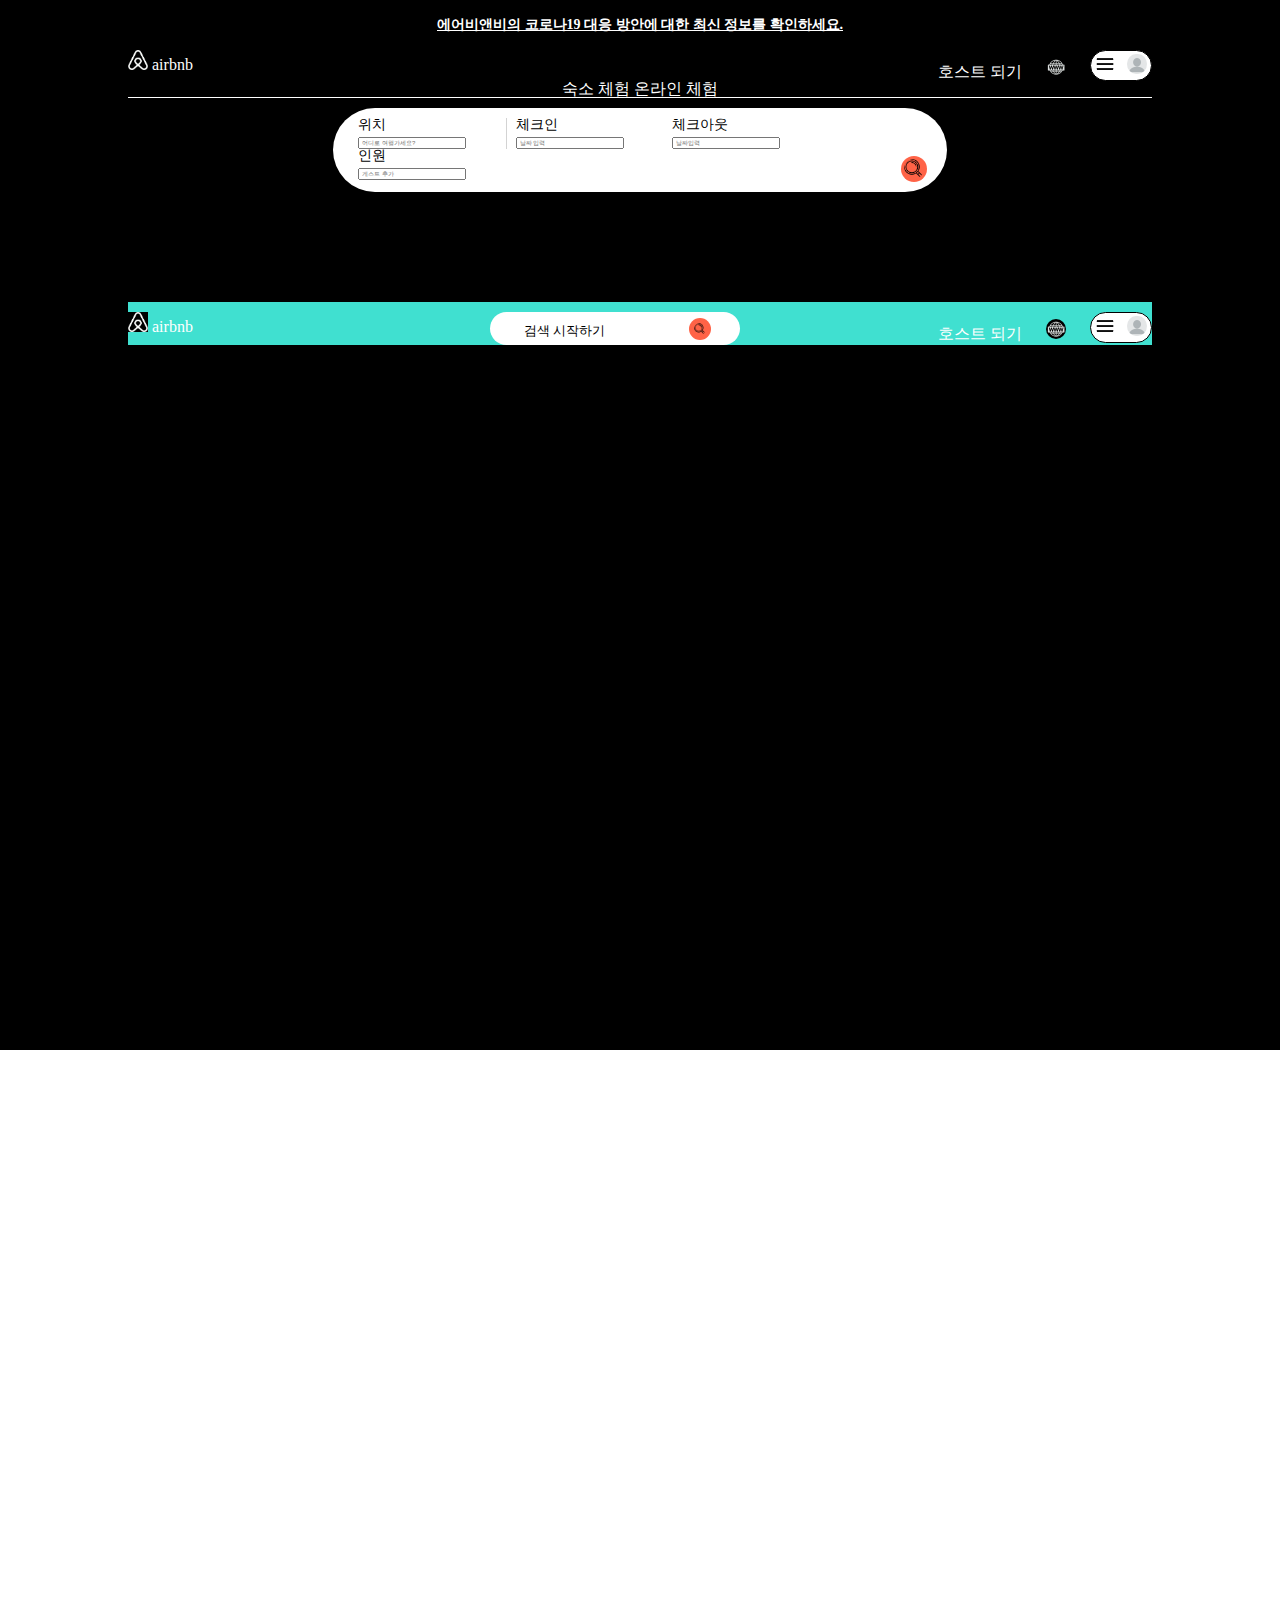
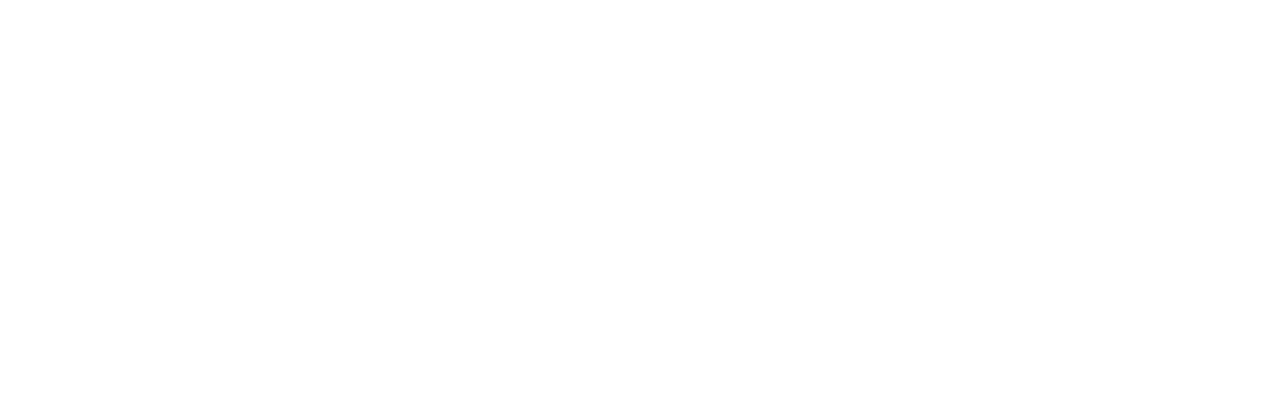
==== layOut.html @ b34dd7c2 "새로운 레이아웃 작업 및 메뉴바 추가" ====
<!DOCTYPE html>
<html lang="ko">
<head>
    <meta charset="UTF-8">
    <meta http-equiv="X-UA-Compatible" content="IE=edge">
    <meta name="viewport" content="width=device-width, initial-scale=1.0">
    <link rel="stylesheet" href="./reset.css">
    <link rel="stylesheet" href="./testStyel.css">
    <title>airbnb clone 을 위한 연습용 페이지</title>
</head>
<body>
    <aside class="cov19">
        <h1 class="aside_title">
            <a href="" class="aside_title_content">에어비앤비의 코로나19 대응 방안에 대한 최신 정보를 확인하세요.</a>
        </h1>
    </aside>

    <section class="main_body"> 
        <!-- 전체 섹션을 묶어주고, 좌우 페딩값을 준 section -->




        <header class="header">
            <nav class="header_content">
                <a href="" class="header_content_logo">
                    <img src="./img/Logo.png" alt="airbnb 메인이미지" class="">
                    airbnb
                </a>
    
                <span class="">
                    <a href="" class="host">호스트 되기</a>
                    <a href=""><img src="./img/Earth.jpg" alt="언어설정" class="header_content_earth"></a>
                    <a href="#" class="menu">
                        <img src="./img/menu.png" alt="" class="tree_line wid">
                        <img src="./img/Profile.png" alt="우측상단메뉴" class="header_content_profile wid">
                    </a>
                </span>
            </nav>
    
            <div class="header_content_input">
                <form action="" class="">
                    <!-- <legend>숙소</legend>
                    <legend>체험</legend>
                    <legend>온라인 체험</legend> -->
                    <div class="">
                        <span class=" ">숙소</span>
                        <span class=" ">체험</span>
                        <span class=" ">온라인 체험</span>
                    </div>
    
                </form>
            </div>

            <!-- input 박스 레이아웃 시작. -->
            <div class="header_content_data">
                <div class="data_border">
                    <span class="data_one data_input">
                        <label for="" class="lab_box">위치</label>
                        <input type="text" placeholder="어디로 여행가세요?">
                    </span>
                    <span class="checked data_input">
                        <label for="" class="lab_box">체크인</label>
                        <input type="text" placeholder="날짜 입력">
                    </span>
                    <span class="checked data_input">
                        <label for="" class="lab_box">체크아웃</label>
                        <input type="text" placeholder="날짜입력">
                    </span>
                    <span class="last_menu data_input">
                        <span>
                            <label for="" class="lab_box">인원</label>
                            <input type="text" placeholder="게스트 추가">
                        </span>
                        
                    </span>
                    <a href="#" class="search">
                        <img src="./img/Search.png" alt="검색" class="search_img">
                    </a>
                </div>
                
            </div>
        
        </header>
    






            <section class="title_box">
                <a href="" class="title_logo">
                    <img src="./img/Logo.png" alt="airbnb 메인이미지" class="title_logo_img">
                    airbnb
                </a>
    
                <button type="button" class="search_box">
                    <span class="search_text">검색 시작하기</span>
                    <img src="./img/Search.png" alt="검색버튼" class="search_box_img">
                </button>
    
                <span class="title_bar">
                    <span class="header_content_second">
                        <a href="" class="host">호스트 되기</a>
                        <a href=""><img src="./img/Earth.jpg" alt="언어설정" class="header_content_earth"></a>
                        
                    </span>
                
                    <a href="#" class="menu">
                        <img src="./img/menu.png" alt="" class="tree_line wid">
                        <img src="./img/Profile.png" alt="우측상단메뉴" class="header_content_profile wid">
                    </a>
                </span>
            </section>
            <!-- 상단 메뉴바 작업라인  -->
    
            


    </section>
    <!-- 바디 다음으로 큰 섹션 -->
</body>
</html>
---- testStyel.css ----
@charset 'utf-8';
body {
    width: 100%;
    height: 2000px;
    /* font-size: 20px; */
}

a {
    text-decoration: none;
    color: white;
}


img {
    width: 30px;
}

/* aside를 제외하고 다 묶는 섹션 */
.main_body {
    width: 80%;
    padding:0 10%;
    height: 1000px;
    background-color: black;
}

.cov19 {
    width: 100%;
    background-color: black;
    font-size: 14px;
    text-align: center;
    color: white;
    line-height: 50px;
}

.cov19 .aside_title .aside_title_content {
    color: white;
    text-decoration: underline;
    font-weight: 900;
}

/* 상단 메뉴바 레이아웃 작업 시작 */

/* 상단 메뉴바를 전체로 묶는 클래스 */
.title_box {
    position: sticky;
    top: 0;
    padding-top: 10px;
    text-align: center;
    /* background-color: #fff; */
    margin-top: 100px;
    /* 삭제요망 */
    background-color:turquoise;
    z-index: ;
}

.title_box img {
    width: 20px;
}


.title_logo {
    float: left;
    /* title_box ( 상단 메뉴를 감싸는 섹션 ) 에 텍스트 센터를 주고,
    (센터를 준 이유는 검색버튼이 가운데 오기 위함.)
    그리고 로고는 왼쪽으로 보내고, 프로필은 우측으로 보내기 위해
    float 속성을 사용했다.  */
}
/* 위쪽은 로고레이아웃  */
 

/* 상단 메뉴바 중간 검색버튼 */
.search_box {
    display: inline-block;
    border-radius: 21px;
    background-color: #fff;
    border: none;
    cursor: pointer;
    height: 33px;
    width: 250px;
    margin-left: 100px;
}

.search_text {
    padding:0 80px 2px 4px;
    height: 30px;
    line-height: 30px;
}

.search_box img {
    width: 12px;
}

.search_box .search_box_img {
    padding:5px;
    border-radius: 21px;
    transform: translateY(5px);
    background-color: tomato;
}
/* 중간 검색 버튼 */

/* 우측 프로필 버튼 */
.title_bar {
    float: right;
}

.host {
    padding-right: 20px;
}

.header_content_earth {
    margin-right: 20px;
    border-radius: 21px;
}

.menu {
    border: 1px solid black;
    display: inline-block;
    border-radius: 21px 21px 21px 21px;
    background-color: #fff;
    
}

.wid {
    padding: 3px 4px;
    border-radius: 21px;
}
/* 우측 프로필 버튼 */





/* 고정된 상단 메뉴 작업 시작 */
.header {
    background-color: black;
    text-align: center;
}

.header img {
    width: 20px;
}

.header_content {
    display: flex;
    justify-content: space-between;

}

.header_content_logo {

}


.header_content_input {
    color: white;
    border-bottom: 1px solid white;
}

/* .center_menu1 {
    border-bottom: 1px solid white;
} */
/* 고정된 상단 메뉴 작업 종류, 밑에 input 박스 작업 시작. */

.data_border {
    margin: 10px auto;
    font-size: 14px;
    width: 56%;
    display: inline-block;
    padding: 10px 20px;
    border-radius: 50px;
    background-color:white;
    text-align:left;
}

.data_border .data_input {
    display:inline-block;
    padding:0 40px 0 5px;

}

.data_one {
    border-right: lightgray 1px solid;
}

.data_input input {
    width: 100px;
    font-size: 6px;
    margin-top: 5px;
}


.lab_box {
    display: block;
    
}

.last_menu {
    padding-right: 0px;
}

























.search_img {
    float: right;
    margin-top: 7px;
    padding: 3px;
    background-color: tomato;
    border-radius: 21px;
}
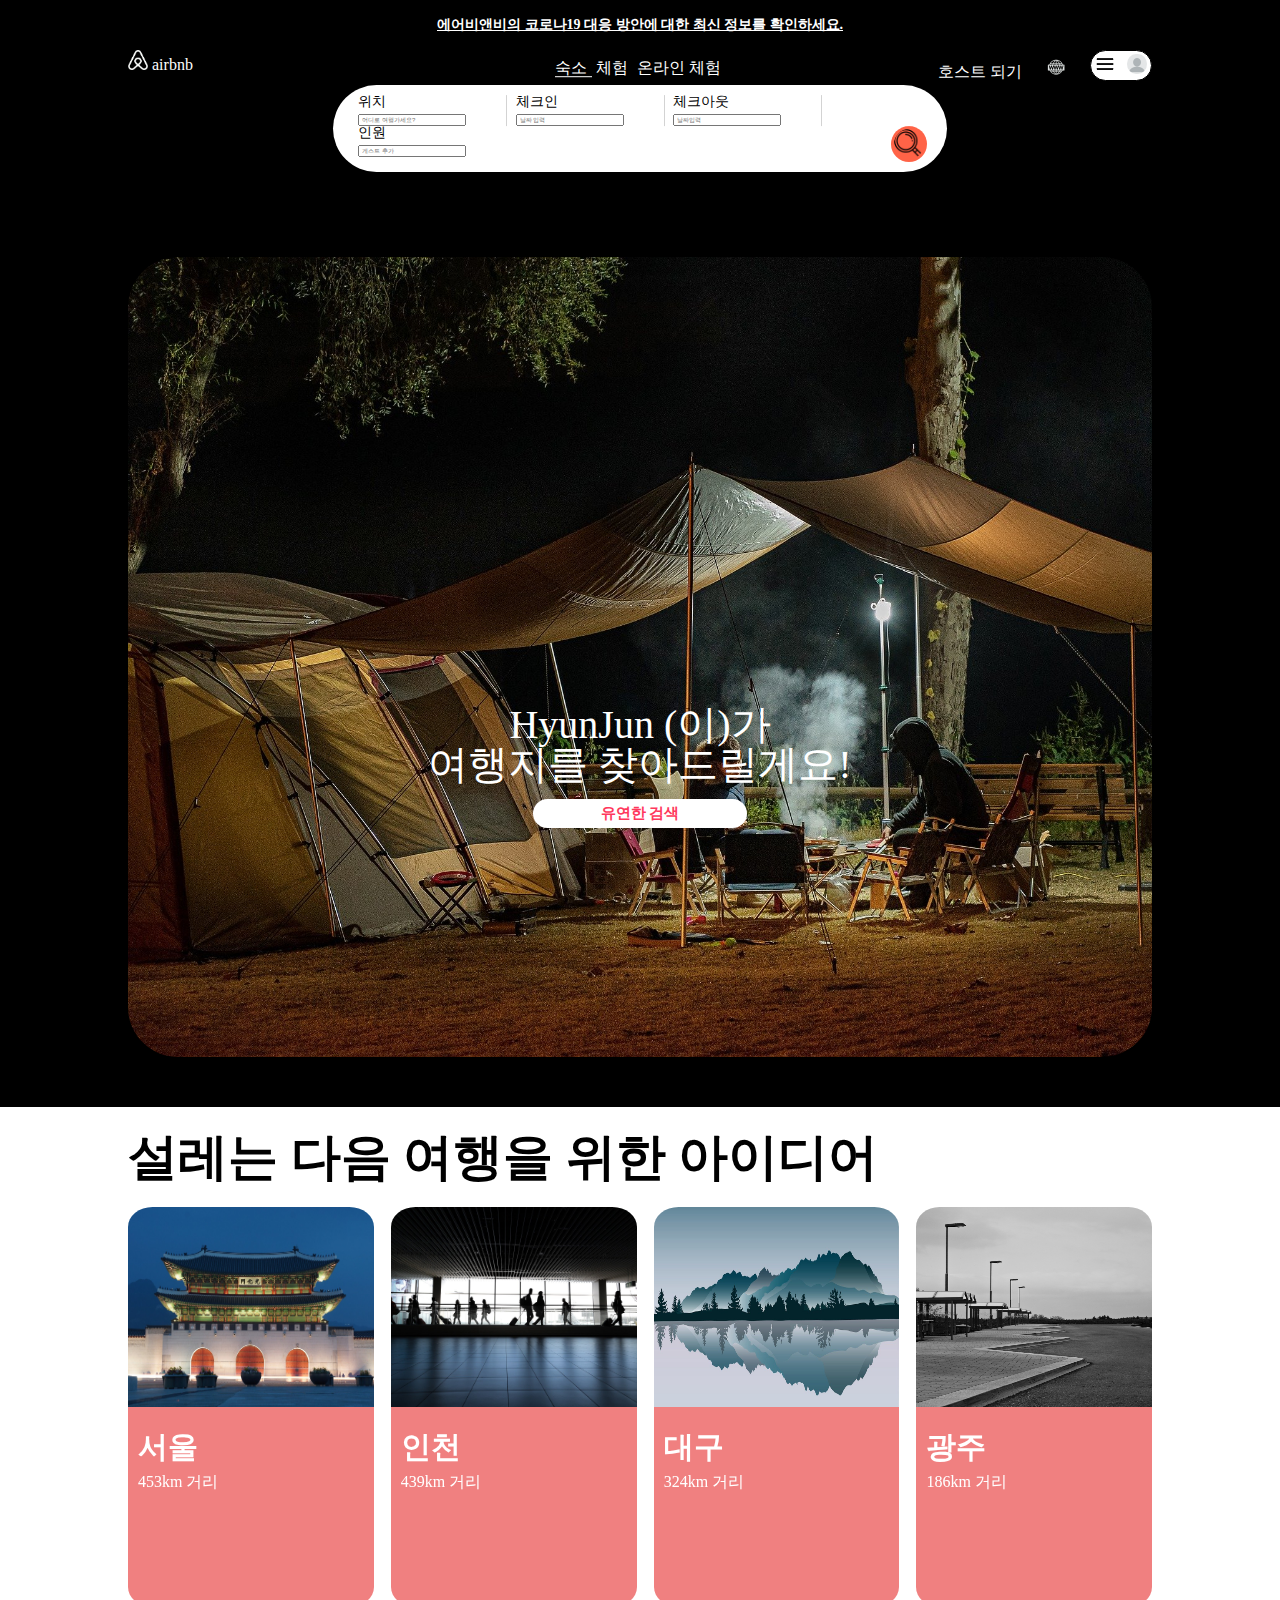
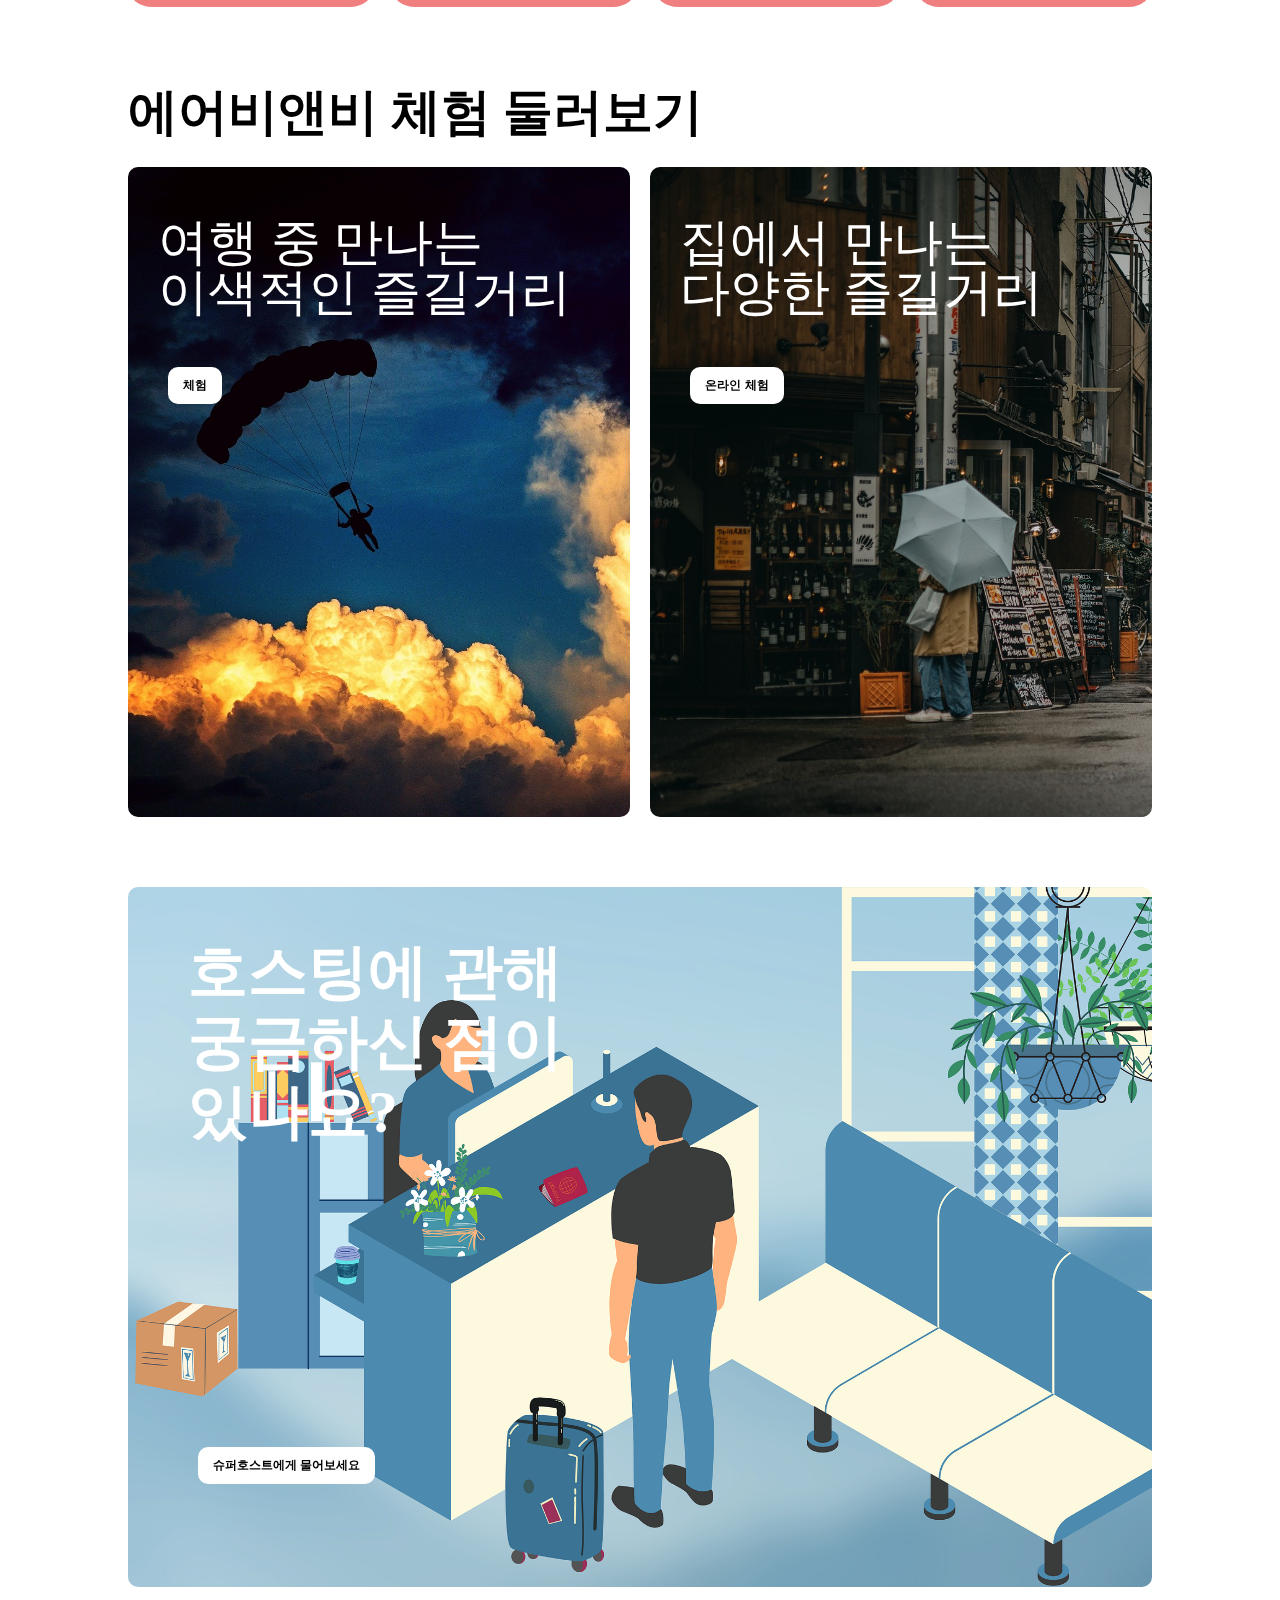
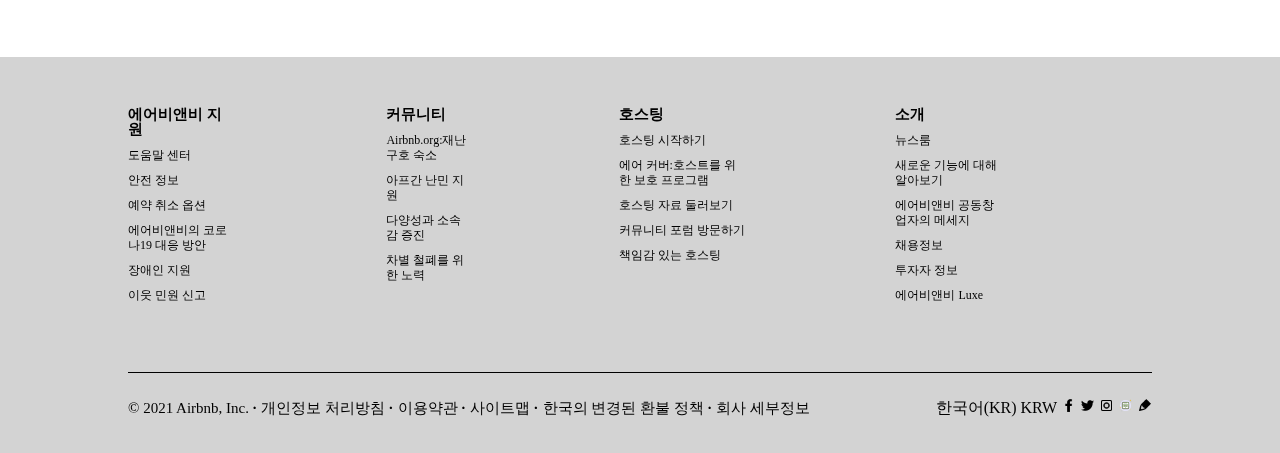
==== commit fa79c652: "레이아웃 다시 맞추기. 90% 완료" ====
--- a/layOut.html
+++ b/layOut.html
@@ -19,8 +19,6 @@
         <!-- 전체 섹션을 묶어주고, 좌우 페딩값을 준 section -->
 
 
-
-
         <header class="header">
             <nav class="header_content">
                 <a href="" class="header_content_logo">
@@ -37,88 +35,231 @@
                     </a>
                 </span>
             </nav>
-    
-            <div class="header_content_input">
-                <form action="" class="">
-                    <!-- <legend>숙소</legend>
-                    <legend>체험</legend>
-                    <legend>온라인 체험</legend> -->
-                    <div class="">
-                        <span class=" ">숙소</span>
-                        <span class=" ">체험</span>
-                        <span class=" ">온라인 체험</span>
-                    </div>
-    
-                </form>
+        </header>
+    
+        <div class="header_content_input">
+            <form action="" class="">
+                <div class="input_content">
+                    <span class="under_line">숙소</span>
+                    <span class=" ">체험</span>
+                    <span class=" ">온라인 체험</span>
+                </div>
+
+            </form>
+        </div>
+
+        <section class="title_box" id="media">
+            <a href="" class="title_logo">
+                <img src="./img/Logo.png" alt="airbnb 메인이미지" class="title_logo_img">
+                airbnb
+            </a>
+
+            <button type="button" class="search_box">
+                <span class="search_text">검색 시작하기</span>
+                <img src="./img/Search.png" alt="검색버튼" class="search_box_img">
+            </button>
+
+            <span class="title_bar">
+                <span class="header_content_second">
+                    <a href="" class="host font_color">호스트 되기</a>
+                    <a href=""><img src="./img/Earth.jpg" alt="언어설정" class="header_content_earth"></a>
+                    
+                </span>
+            
+                <a href="#" class="menu">
+                    <img src="./img/menu.png" alt="" class="tree_line wid">
+                    <img src="./img/Profile.png" alt="우측상단메뉴" class="header_content_profile wid">
+                </a>
+            </span>
+        </section>
+        <!-- 상단 메뉴바 작업라인  -->
+
+
+        <!-- input 박스 레이아웃 시작. -->
+        <div class="header_content_data">
+            <div class="data_border">
+                <span class="data_one data_input">
+                    <label for="" class="lab_box">위치</label>
+                    <input type="text" placeholder="어디로 여행가세요?">
+                </span>
+                <span class="checked data_input">
+                    <label for="" class="lab_box">체크인</label>
+                    <input type="text" placeholder="날짜 입력">
+                </span>
+                <span class="checked data_input">
+                    <label for="" class="lab_box">체크아웃</label>
+                    <input type="text" placeholder="날짜입력">
+                </span>
+                <span class="last_menu data_input">
+                    <span>
+                        <label for="" class="lab_box">인원</label>
+                        <input type="text" placeholder="게스트 추가">
+                    </span>
+                    
+                </span>
+                <a href="#" class="search">
+                    <img src="./img/Search.png" alt="검색" class="search_img">
+                </a>
             </div>
-
-            <!-- input 박스 레이아웃 시작. -->
-            <div class="header_content_data">
-                <div class="data_border">
-                    <span class="data_one data_input">
-                        <label for="" class="lab_box">위치</label>
-                        <input type="text" placeholder="어디로 여행가세요?">
-                    </span>
-                    <span class="checked data_input">
-                        <label for="" class="lab_box">체크인</label>
-                        <input type="text" placeholder="날짜 입력">
-                    </span>
-                    <span class="checked data_input">
-                        <label for="" class="lab_box">체크아웃</label>
-                        <input type="text" placeholder="날짜입력">
-                    </span>
-                    <span class="last_menu data_input">
-                        <span>
-                            <label for="" class="lab_box">인원</label>
-                            <input type="text" placeholder="게스트 추가">
-                        </span>
-                        
-                    </span>
-                    <a href="#" class="search">
-                        <img src="./img/Search.png" alt="검색" class="search_img">
-                    </a>
-                </div>
-                
+        </div>
+
+
+        <!-- 첫번째 콘텐츠 섹션 시작  -->
+        <section class="fir_section">
+            <div class="fir_content">
+                <span class="sentence">
+                    HyunJun (이)가 <br>
+                    여행지를 찾아드릴게요! <br>
+                    <a href="#" class="fir_content_search">유연한 검색</a>
+                </span>
             </div>
-        
-        </header>
-    
-
-
-
-
-
-
-            <section class="title_box">
-                <a href="" class="title_logo">
-                    <img src="./img/Logo.png" alt="airbnb 메인이미지" class="title_logo_img">
-                    airbnb
-                </a>
-    
-                <button type="button" class="search_box">
-                    <span class="search_text">검색 시작하기</span>
-                    <img src="./img/Search.png" alt="검색버튼" class="search_box_img">
-                </button>
-    
-                <span class="title_bar">
-                    <span class="header_content_second">
-                        <a href="" class="host">호스트 되기</a>
-                        <a href=""><img src="./img/Earth.jpg" alt="언어설정" class="header_content_earth"></a>
-                        
-                    </span>
-                
-                    <a href="#" class="menu">
-                        <img src="./img/menu.png" alt="" class="tree_line wid">
-                        <img src="./img/Profile.png" alt="우측상단메뉴" class="header_content_profile wid">
-                    </a>
-                </span>
-            </section>
-            <!-- 상단 메뉴바 작업라인  -->
-    
-            
-
-
+        </section>
     </section>
     <!-- 바디 다음으로 큰 섹션 -->
+
+    <section class="main_sec_body">
+        <!-- 두번째 콘텐츠 섹션 시작 -->
+        <section class="sec_sect">
+            <h2 class="sec_title">설레는 다음 여행을 위한 아이디어</h2>
+            <article class="sec_sect_content">
+                <a href="#" class="sec_link">
+                    <img src="./img/seoul_2.jpg" alt="서울지역링크" class="sec_sect_img">
+                    <div class="sec_sect_text">
+                        <span class="text_layout">서울</span>
+                        <span class="far">453km 거리</span>
+                    </div>
+                </a>
+                <a href="#" class="sec_link">
+                    <img src="./img/inchen_2.jpg" alt="인천지역링크" class="sec_sect_img">
+                    <div class="sec_sect_text">
+                        <span class="text_layout">인천</span>
+                        <span class="far">439km 거리</span>
+                    </div>
+                </a>
+                <a href="#" class="sec_link">
+                    <img src="./img/daegu_2.jpg" alt="대구지역링크" class="sec_sect_img">
+                    <div class="sec_sect_text">
+                        <span class="text_layout">대구</span>
+                        <span class="far">324km 거리</span>
+                    </div>
+                </a>
+                <a href="#" class="sec_link_last">
+                    <img src="./img/kwangju_2.jpg" alt="광주지역링크" class="sec_sect_img">
+                    <div class="sec_sect_text">
+                        <span class="text_layout">광주</span>
+                        <span class="far">186km 거리</span>
+                    </div>
+                </a>
+            </article>
+        </section>
+
+
+    <!-- 두번째 섹션 끝, 세번째 섹션 시작 -->
+
+        <section class="thir_sect">
+            <h2 class="thir_title">에어비앤비 체험 둘러보기</h2>
+            <section class="thir_sect_layout">
+                <span class="thir_fir_span thir_span_same">
+                    <h3 class="thir_title_text">여행 중 만나는 <br> 이색적인 즐길거리</h3>
+                    <button type="button" class="thir_btn">체험</button>
+                </span>
+                <span class="thir_sec_span thir_span_same">
+                    <h3 class="thir_title_text">집에서 만나는 <br> 다양한 즐길거리</h3>
+                    <button type="button" class="thir_btn">온라인 체험</button>
+                </span>
+            </section>
+        </section>
+    
+        <section>
+            <div class="thir_third_div">
+                <h3 class="thir_title_text">호스팅에 관해 <br> 궁금하신 점이 <br> 있나요?</h3>
+                <button type="button" class="thir_btn last_btn">슈퍼호스트에게 물어보세요</button>
+            </div>
+        </section>
+    </section>
+    <!-- main_sec_body 좌우 여백을 위한 큰 섹션 -->
+
+
+        <!-- 세번째 섹션 끝, footer 작업 시작 -->
+        <footer>
+            <nav class="fir_nav">
+                <span class="nav_content">
+                    <h5>에어비앤비 지원</h5>
+                    <ul >
+                        <li><a href="">도움말 센터</a></li>
+                        <li><a href="">안전 정보</a></li>
+                        <li><a href="">예약 취소 옵션</a></li>
+                        <li><a href="">에어비앤비의 코로나19 대응 방안</a></li>
+                        <li><a href="">장애인 지원</a></li>
+                        <li><a href="">이웃 민원 신고</a></li>
+                    </ul>
+                </span>
+    
+                <span class="nav_content">
+                    <h5>커뮤니티</h5>
+                    <ul >
+                        <li><a href="">Airbnb.org:재난 구호 숙소</a></li>
+                        <li><a href="">아프간 난민 지원</a></li>
+                        <li><a href="">다양성과 소속감 증진</a></li>
+                        <li><a href="">차별 철폐를 위한 노력</a></li>
+                    </ul>
+                </span>
+    
+                <span class="nav_content">
+                    <h5 >호스팅</h5>
+                    <ul >
+                        <li><a href="">호스팅 시작하기</a></li>
+                        <li><a href="">에어 커버:호스트를 위한 보호 프로그램</a></li>
+                        <li><a href="">호스팅 자료 둘러보기</a></li>
+                        <li><a href="">커뮤니티 포럼 방문하기</a></li>
+                        <li><a href="">책임감 있는 호스팅</a></li>
+                    </ul>
+                </span>
+    
+                <span class="nav_content">
+                    <h5 >소개</h5>
+                    <ul >
+                        <li><a href="">뉴스룸</a></li>
+                        <li><a href="">새로운 기능에 대해 알아보기</a></li>
+                        <li><a href="">에어비앤비 공동창업자의 메세지</a></li>
+                        <li><a href="">채용정보</a></li>
+                        <li><a href="">투자자 정보</a></li>
+                        <li><a href="">에어비앤비 Luxe</a></li>
+                    </ul>
+                </span>
+            </nav>
+    
+            <!-- 상단 nav 작업 종료, 하단 출처 작업 시작. -->
+
+            <nav class="sec_nav">
+                <section class="sec_nav_layout">
+                    <span class="nav_last_fir">
+                        <span class="footer_text">© 2021 Airbnb, Inc.</span>
+                        <a href="" class="fake">개인정보 처리방침</a>
+                        <a href="" class="fake">이용약관</a>
+                        <a href="" class="fake">사이트맵</a>
+                        <a href="" class="fake">한국의 변경된 환불 정책</a>
+                        <a href="" class="fake">회사 세부정보</a>
+                    </span>
+        
+                    <span class="nav_last_sec">
+                        <a href="" class="korean">한국어(KR)</a>
+                        <a href="">KRW</a>
+                        <a href=""><img src="./img/facebook.png" alt="" class="footer_img"></a>
+                        <a href=""><img src="./img/twitter.png" alt="" class="footer_img"> </a>
+                        <a href=""><img src="./img/instargram_2.png" alt="" class="footer_img"></a>
+                        <a href=""><img src="./img/naver_blog.png" alt="" class="footer_img"></a>
+                        <a href=""><img src="./img/pen.png" alt="" class="footer_img"></a>
+                    </span>
+                </section>
+            </nav>
+        </footer>
+    
+    
+
+
+    
+            
+
 </body>
 </html>--- a/testStyel.css
+++ b/testStyel.css
@@ -1,8 +1,13 @@
 @charset 'utf-8';
+
+@media(min-height:100px){
+    #media{
+        z-index: 11;
+    }
+}
+
 body {
     width: 100%;
-    height: 2000px;
-    /* font-size: 20px; */
 }
 
 a {
@@ -19,7 +24,6 @@
 .main_body {
     width: 80%;
     padding:0 10%;
-    height: 1000px;
     background-color: black;
 }
 
@@ -42,15 +46,16 @@
 
 /* 상단 메뉴바를 전체로 묶는 클래스 */
 .title_box {
+    padding-top: 10px;
+    text-align: center;
+    background-color: #fff;
     position: sticky;
     top: 0;
-    padding-top: 10px;
-    text-align: center;
-    /* background-color: #fff; */
-    margin-top: 100px;
-    /* 삭제요망 */
-    background-color:turquoise;
-    z-index: ;
+    z-index: -1;
+}
+
+#media {
+    z-index: -1;
 }
 
 .title_box img {
@@ -60,6 +65,7 @@
 
 .title_logo {
     float: left;
+    color: black;
     /* title_box ( 상단 메뉴를 감싸는 섹션 ) 에 텍스트 센터를 주고,
     (센터를 준 이유는 검색버튼이 가운데 오기 위함.)
     그리고 로고는 왼쪽으로 보내고, 프로필은 우측으로 보내기 위해
@@ -72,12 +78,12 @@
 .search_box {
     display: inline-block;
     border-radius: 21px;
-    background-color: #fff;
-    border: none;
+    background-color: rgba(255, 255, 255, 0.267);
+    border: 1px solid gray;
     cursor: pointer;
     height: 33px;
     width: 250px;
-    margin-left: 100px;
+    margin:0 0 10px 100px;
 }
 
 .search_text {
@@ -107,6 +113,10 @@
     padding-right: 20px;
 }
 
+.header_content_second a {
+    color: black;
+}
+
 .header_content_earth {
     margin-right: 20px;
     border-radius: 21px;
@@ -153,6 +163,15 @@
 
 .header_content_input {
     color: white;
+    text-align: center;
+    transform: translateY(-130%);
+}
+
+.input_content span {
+    padding-right: 5px;
+}
+
+.under_line {
     border-bottom: 1px solid white;
 }
 
@@ -161,6 +180,12 @@
 } */
 /* 고정된 상단 메뉴 작업 종류, 밑에 input 박스 작업 시작. */
 
+.header_content_data {
+    width: 100%;
+    text-align: center;
+    transform: translateY(-70%);
+}
+
 .data_border {
     margin: 10px auto;
     font-size: 14px;
@@ -175,12 +200,11 @@
 .data_border .data_input {
     display:inline-block;
     padding:0 40px 0 5px;
-
-}
-
-.data_one {
+}
+
+/* .data_one {
     border-right: lightgray 1px solid;
-}
+} */
 
 .data_input input {
     width: 100px;
@@ -188,6 +212,10 @@
     margin-top: 5px;
 }
 
+.data_input {
+    border-right: lightgray 1px solid;
+}
+
 
 .lab_box {
     display: block;
@@ -196,37 +224,287 @@
 
 .last_menu {
     padding-right: 0px;
-}
-
-
-
-
-
-
-
-
-
-
-
-
-
-
-
-
-
-
-
-
-
-
-
+    border:none;
+}
 
 
 .search_img {
     float: right;
-    margin-top: 7px;
+    margin-top: 0px;
     padding: 3px;
     background-color: tomato;
     border-radius: 21px;
 }
 
+/* 첫번째 콘텐츠 섹션 시작 */
+
+.fir_section {
+    background-color: black;
+    text-align: center;
+    width: 100%;
+    height: 800px;
+    padding: 0 0 50px 0;
+}
+
+.fir_content{
+    background-image: url(./img/Tent_2.jpg);   
+    background-size: cover;
+    width: 100%;
+    height: 800px;
+    border-radius: 50px;
+}
+
+.fir_content .sentence{
+    transform: translateY(350%);
+    text-align: center;
+    color: white;
+    font-size: 40px;
+    display: block;
+}
+
+.fir_content_search{
+    display: inline-block;
+    width: 200px;
+    background-color: white;
+    border-radius: 50px;
+    text-decoration: none;
+    color: #FF385C ;
+    font-weight: bold;
+    font-size: 15px;
+    padding: 7px;
+    margin: 5px;
+}
+
+/* 두번째 콘텐츠 섹션 시작 */
+
+.main_sec_body {
+    width: 80%;
+    padding:0 10%;
+    /* text 와 img 사이에 간격이 있는데 body 에 line-height가 있었음.
+    그래서 해당 섹션의 제일 상위 부모에게 따로 속성을 먹임. */
+}
+
+
+.sec_sect {
+    width: 100%;
+    padding: 50px 0 ;
+    line-height: 0;
+
+}
+
+.sec_sect .sec_title {
+    font-size: 50px;
+    padding:0px 0 50px 0;
+    text-align: left;
+    font-weight: bold;
+}
+
+.sec_sect .sec_sect_content {
+    width: 100%;
+    text-align: left;
+    display: flex;
+    justify-content: space-between;
+}
+
+.sec_sect .sec_sect_content .sec_link {
+    display: inline-block;
+    width: 24%;
+    height: 400px;
+    text-decoration: none;
+}
+
+/* 마지막 콘텐츠의 margin-right 때문에 오른쪽 끝선에 맞출 수 없어서 
+따로 속성을 줌. */
+.sec_sect .sec_sect_content .sec_link_last {
+    display: inline-block;
+    width: 23%;
+    height: 400px;
+    text-decoration: none;
+}
+
+.sec_sect_content .sec_sect_img {
+    width: 100%;
+    height: 200px;
+    display: inline-block;
+    border-radius: 10% 10% 0 0;
+}
+
+
+.sec_sect_text {
+    width: 100%;
+    height: 200px;
+    border-radius: 0 0 10% 10%;
+    background-color:lightcoral;
+}
+
+
+.text_layout {
+    display: inline-block;
+    font-size: 30px;
+    margin:40px 0 0 10px;
+    font-weight: bold;
+}
+
+.far {
+    display: block;
+    font-size: 16px;
+    margin: 30px 0 0 10px;
+}
+
+/* 두번째 섹션 작엽 완료, 세번째 섹션 시작. */
+.thir_sect {
+    width: 100%;
+}
+
+.thir_title {
+    font-size: 50px;
+    padding:30px 0 30px 0%;
+    text-align: left;
+    font-weight: bold;
+}
+
+.thir_sect_layout {
+    display: flex;
+    justify-content: space-between;
+
+}
+
+.thir_fir_span {
+    background-image: url(./img/experier.jpg);
+}
+
+.thir_span_same {
+    display: inline-block;
+    width: 49%;
+    height: 650px;
+    border-radius: 10px;
+    background-size: cover;
+}
+
+.thir_sec_span {
+    background-image: url(./img/rest.jpg);
+}
+
+.thir_third_div {
+    width: 100%;
+    height: 700px;
+    margin: 70px auto;
+    background-image: url(./img/host.png);
+    background-size: cover;
+    border-radius: 10px;
+}
+
+.thir_title_text {
+    font-size: 50px;
+    color: white;
+    padding: 50px 0 50px 30px;
+}
+
+section .thir_third_div .thir_title_text {
+    padding-left: 60px;
+    font-size: 60px;
+    font-weight: bold;
+    line-height: 70px;
+}
+
+.thir_btn {
+    margin-left: 40px;
+    border-radius: 10px;
+    border: none;
+    padding:10px 15px;
+    background-color:white;
+    font-size: 12px;
+    font-weight: 900;
+    cursor: pointer;
+}
+
+.thir_btn:hover {
+    background-color: lightgray;
+}
+
+.last_btn {
+    margin:250px 0 0 70px;
+    cursor: pointer;
+}
+
+/* 세번째 섹션 작업 끝, 마지막 footer 작업 시작. */
+
+footer {
+    background-color:lightgray;
+    /* width: 100%; */
+}
+
+.fir_nav {
+    width: 80%;
+    padding:50px 10% ;
+    color: black;
+    font-size:15px;
+    display: flex;
+    justify-content: space-around;
+
+}
+
+.nav_content {
+    display: inline-block;
+    vertical-align: top;
+    margin-right: 150px;
+}
+
+.nav_content h5 {
+    font-weight: bold;
+    padding-bottom: 10px;
+}
+
+.nav_content ul li {
+    padding-bottom: 10px;
+}
+
+.nav_content ul li a {
+    color: black;
+    font-size: 12px;
+}
+
+/* 상단 nav 작업 종료, 하단 출처 작업 시작 */
+
+.sec_nav {
+    width: 80%;
+    padding: 10px 10%;
+}
+
+.sec_nav_layout {
+    width: 100%;
+    border-top: 1px solid black;
+    display: flex; 
+    justify-content: space-between;
+
+}
+
+.sec_nav .nav_last_fir {
+    font-size: 15px;
+    height: 70px;
+    line-height: 70px;
+}
+
+.fake::before {
+    content: '.';
+    font-size:15px;
+    font-weight: bold;
+    position:relative;
+    top:-4px;
+    margin-right:5px;
+}
+
+.nav_last_sec {
+    height: 70px;
+    line-height: 70px;
+}
+
+.sec_nav a {
+    color: black;
+    font-weight: 200;
+}
+
+.nav_last_sec a img {
+    width: 15px;
+}
+
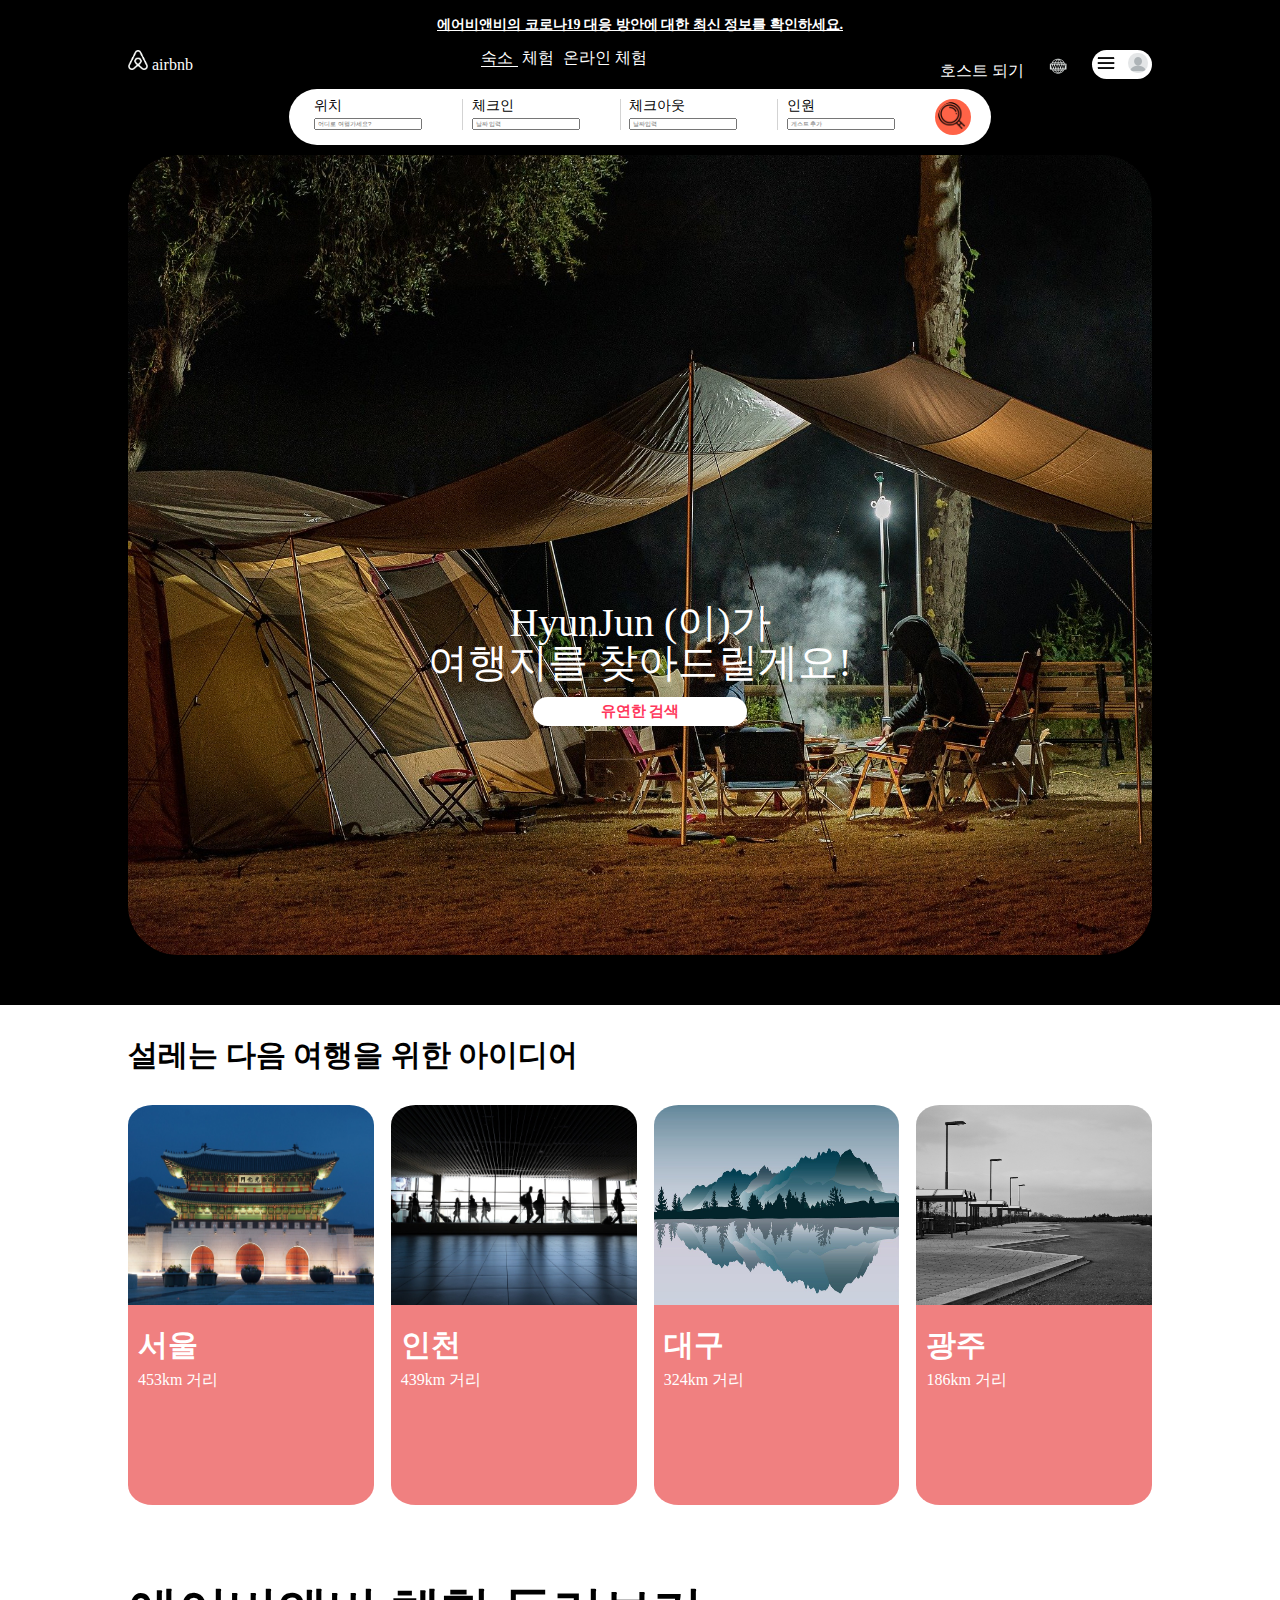
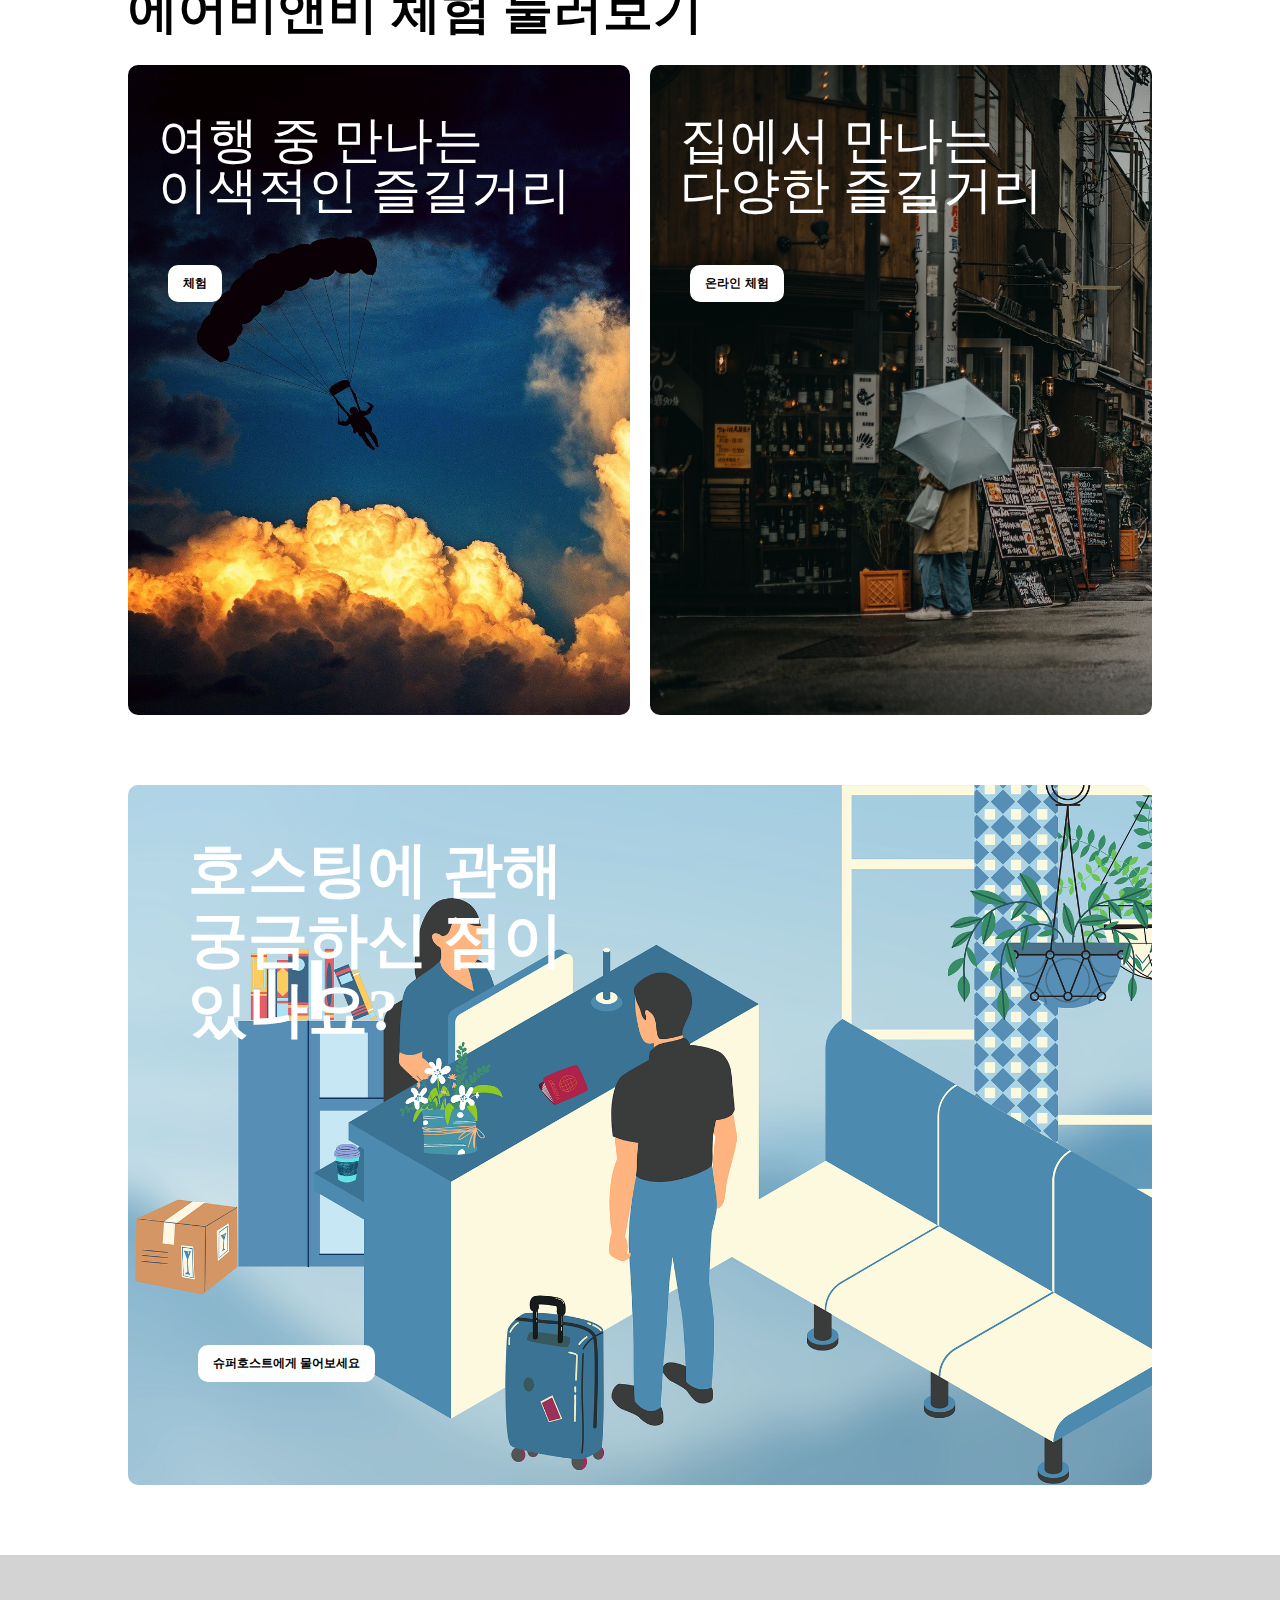
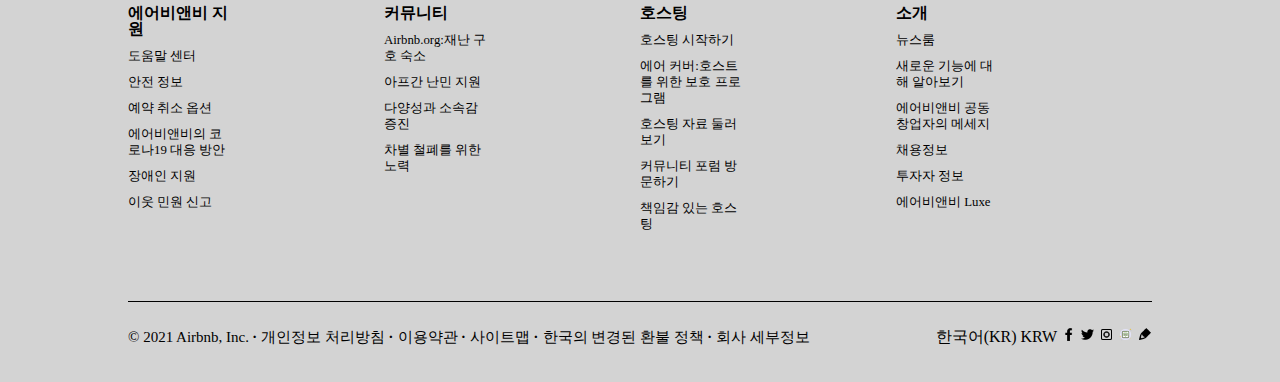
==== commit 525ca9e9: "media query 작업 시작" ====
--- a/layOut.html
+++ b/layOut.html
@@ -1,13 +1,16 @@
 <!DOCTYPE html>
 <html lang="ko">
+
 <head>
     <meta charset="UTF-8">
     <meta http-equiv="X-UA-Compatible" content="IE=edge">
-    <meta name="viewport" content="width=device-width, initial-scale=1.0">
+    <!-- <meta name="viewport" content="width=device-width, initial-scale=1.0"> -->
+    <meta name="viewport" content="width=device-width, maximum-scale=1.0, minimum-scale=1, user-scalable=yes,initial-scale=1.0" />
     <link rel="stylesheet" href="./reset.css">
     <link rel="stylesheet" href="./testStyel.css">
     <title>airbnb clone 을 위한 연습용 페이지</title>
 </head>
+
 <body>
     <aside class="cov19">
         <h1 class="aside_title">
@@ -15,40 +18,45 @@
         </h1>
     </aside>
 
-    <section class="main_body"> 
-        <!-- 전체 섹션을 묶어주고, 좌우 페딩값을 준 section -->
-
-
-        <header class="header">
-            <nav class="header_content">
-                <a href="" class="header_content_logo">
-                    <img src="./img/Logo.png" alt="airbnb 메인이미지" class="">
-                    airbnb
-                </a>
+    <!-- <section class="main_body">  -->
+    <!-- 전체 섹션을 묶어주고, 좌우 페딩값을 준 section -->
+
+
+    <header class="header">
+        <nav class="header_content">
+            <a href="" class="header_content_logo">
+                <img src="./img/Logo.png" alt="airbnb 메인이미지">
+                airbnb
+            </a>
+
+            <span class="header_content_input">
+                <form action="" class="">
+                    <div class="input_content">
+                        <span class="under_line">숙소</span>
+                        <span class=" ">체험</span>
+                        <span class=" ">온라인 체험</span>
+                    </div>
     
-                <span class="">
-                    <a href="" class="host">호스트 되기</a>
-                    <a href=""><img src="./img/Earth.jpg" alt="언어설정" class="header_content_earth"></a>
-                    <a href="#" class="menu">
-                        <img src="./img/menu.png" alt="" class="tree_line wid">
-                        <img src="./img/Profile.png" alt="우측상단메뉴" class="header_content_profile wid">
-                    </a>
-                </span>
-            </nav>
-        </header>
+                </form>
+            </span>
     
-        <div class="header_content_input">
-            <form action="" class="">
-                <div class="input_content">
-                    <span class="under_line">숙소</span>
-                    <span class=" ">체험</span>
-                    <span class=" ">온라인 체험</span>
-                </div>
-
-            </form>
-        </div>
-
-        <section class="title_box" id="media">
+
+            <span class="header_content_pro">
+                <a href="" class="host">호스트 되기</a>
+                <a href=""><img src="./img/Earth.jpg" alt="언어설정" class="header_content_earth"></a>
+                <a href="#" class="menu">
+                    <img src="./img/menu.png" alt="" class="tree_line wid">
+                    <img src="./img/Profile.png" alt="우측상단메뉴" class="header_content_profile wid">
+                </a>
+            </span>
+        </nav>
+
+    </header>
+
+
+
+    <!-- 자바스크립트 1. -->
+    <!-- <section class="title_box" >
             <a href="" class="title_logo">
                 <img src="./img/Logo.png" alt="airbnb 메인이미지" class="title_logo_img">
                 airbnb
@@ -60,7 +68,7 @@
             </button>
 
             <span class="title_bar">
-                <span class="header_content_second">
+                <span class="content_second">
                     <a href="" class="host font_color">호스트 되기</a>
                     <a href=""><img src="./img/Earth.jpg" alt="언어설정" class="header_content_earth"></a>
                     
@@ -71,56 +79,63 @@
                     <img src="./img/Profile.png" alt="우측상단메뉴" class="header_content_profile wid">
                 </a>
             </span>
-        </section>
-        <!-- 상단 메뉴바 작업라인  -->
-
-
-        <!-- input 박스 레이아웃 시작. -->
-        <div class="header_content_data">
-            <div class="data_border">
-                <span class="data_one data_input">
-                    <label for="" class="lab_box">위치</label>
-                    <input type="text" placeholder="어디로 여행가세요?">
-                </span>
-                <span class="checked data_input">
-                    <label for="" class="lab_box">체크인</label>
-                    <input type="text" placeholder="날짜 입력">
-                </span>
-                <span class="checked data_input">
-                    <label for="" class="lab_box">체크아웃</label>
-                    <input type="text" placeholder="날짜입력">
-                </span>
-                <span class="last_menu data_input">
-                    <span>
-                        <label for="" class="lab_box">인원</label>
-                        <input type="text" placeholder="게스트 추가">
-                    </span>
-                    
-                </span>
-                <a href="#" class="search">
-                    <img src="./img/Search.png" alt="검색" class="search_img">
-                </a>
-            </div>
+        </section> -->
+    <!-- 상단 메뉴바 작업라인  -->
+
+
+    <!-- input 박스 레이아웃 시작. -->
+    <div class="header_content_data">
+        <div class="data_border">
+            <span class="data_one data_input">
+                <label for="" class="lab_box">위치</label>
+                <input type="text" placeholder="어디로 여행가세요?">
+            </span>
+            <span class="checked data_input">
+                <label for="" class="lab_box">체크인</label>
+                <input type="text" placeholder="날짜 입력">
+            </span>
+            <span class="checked data_input">
+                <label for="" class="lab_box">체크아웃</label>
+                <input type="text" placeholder="날짜입력">
+            </span>
+            <span class="last_menu data_input">
+                <span>
+                    <label for="" class="lab_box">인원</label>
+                    <input type="text" placeholder="게스트 추가">
+                </span>
+
+            </span>
+            <a href="#" class="search">
+                <img src="./img/Search.png" alt="검색" class="search_img">
+            </a>
         </div>
-
-
-        <!-- 첫번째 콘텐츠 섹션 시작  -->
-        <section class="fir_section">
-            <div class="fir_content">
-                <span class="sentence">
-                    HyunJun (이)가 <br>
-                    여행지를 찾아드릴게요! <br>
-                    <a href="#" class="fir_content_search">유연한 검색</a>
-                </span>
-            </div>
-        </section>
+    </div>
+
+
+
+    <!-- 첫번째 콘텐츠 섹션 시작  -->
+    <section class="fir_section ">
+        <div class="fir_content">
+            <span class="sentence">
+                HyunJun (이)가 <br>
+                여행지를 찾아드릴게요! <br>
+                <a href="#" class="fir_content_search">유연한 검색</a>
+            </span>
+        </div>
+
+        <span class="media_sec">
+            HyunJun (이)가 <br>
+            여행지를 찾아드릴게요! <br>
+            <a href="#" class="fir_content_search">유연한 검색</a>
+        </span>
     </section>
+    <!-- </section> -->
     <!-- 바디 다음으로 큰 섹션 -->
 
     <section class="main_sec_body">
         <!-- 두번째 콘텐츠 섹션 시작 -->
         <section class="sec_sect">
-            <h2 class="sec_title">설레는 다음 여행을 위한 아이디어</h2>
+            <p class="sec_title">설레는 다음 여행을 위한 아이디어</p>
             <article class="sec_sect_content">
                 <a href="#" class="sec_link">
                     <img src="./img/seoul_2.jpg" alt="서울지역링크" class="sec_sect_img">
@@ -154,7 +169,7 @@
         </section>
 
 
-    <!-- 두번째 섹션 끝, 세번째 섹션 시작 -->
+        <!-- 두번째 섹션 끝, 세번째 섹션 시작 -->
 
         <section class="thir_sect">
             <h2 class="thir_title">에어비앤비 체험 둘러보기</h2>
@@ -169,7 +184,7 @@
                 </span>
             </section>
         </section>
-    
+
         <section>
             <div class="thir_third_div">
                 <h3 class="thir_title_text">호스팅에 관해 <br> 궁금하신 점이 <br> 있나요?</h3>
@@ -177,89 +192,101 @@
             </div>
         </section>
     </section>
+
+
+
+    <div class="media_fir">
+        <h3 class="thir_title_text">호스팅에 관해 <br> 궁금하신 점이 <br> 있나요?</h3>
+        <button type="button" class="thir_btn last_btn">슈퍼호스트에게 물어보세요</button>
+    </div>
     <!-- main_sec_body 좌우 여백을 위한 큰 섹션 -->
 
 
-        <!-- 세번째 섹션 끝, footer 작업 시작 -->
-        <footer>
-            <nav class="fir_nav">
-                <span class="nav_content">
-                    <h5>에어비앤비 지원</h5>
-                    <ul >
-                        <li><a href="">도움말 센터</a></li>
-                        <li><a href="">안전 정보</a></li>
-                        <li><a href="">예약 취소 옵션</a></li>
-                        <li><a href="">에어비앤비의 코로나19 대응 방안</a></li>
-                        <li><a href="">장애인 지원</a></li>
-                        <li><a href="">이웃 민원 신고</a></li>
-                    </ul>
-                </span>
-    
-                <span class="nav_content">
-                    <h5>커뮤니티</h5>
-                    <ul >
-                        <li><a href="">Airbnb.org:재난 구호 숙소</a></li>
-                        <li><a href="">아프간 난민 지원</a></li>
-                        <li><a href="">다양성과 소속감 증진</a></li>
-                        <li><a href="">차별 철폐를 위한 노력</a></li>
-                    </ul>
-                </span>
-    
-                <span class="nav_content">
-                    <h5 >호스팅</h5>
-                    <ul >
-                        <li><a href="">호스팅 시작하기</a></li>
-                        <li><a href="">에어 커버:호스트를 위한 보호 프로그램</a></li>
-                        <li><a href="">호스팅 자료 둘러보기</a></li>
-                        <li><a href="">커뮤니티 포럼 방문하기</a></li>
-                        <li><a href="">책임감 있는 호스팅</a></li>
-                    </ul>
-                </span>
-    
-                <span class="nav_content">
-                    <h5 >소개</h5>
-                    <ul >
-                        <li><a href="">뉴스룸</a></li>
-                        <li><a href="">새로운 기능에 대해 알아보기</a></li>
-                        <li><a href="">에어비앤비 공동창업자의 메세지</a></li>
-                        <li><a href="">채용정보</a></li>
-                        <li><a href="">투자자 정보</a></li>
-                        <li><a href="">에어비앤비 Luxe</a></li>
-                    </ul>
-                </span>
-            </nav>
-    
-            <!-- 상단 nav 작업 종료, 하단 출처 작업 시작. -->
-
-            <nav class="sec_nav">
-                <section class="sec_nav_layout">
-                    <span class="nav_last_fir">
-                        <span class="footer_text">© 2021 Airbnb, Inc.</span>
-                        <a href="" class="fake">개인정보 처리방침</a>
-                        <a href="" class="fake">이용약관</a>
-                        <a href="" class="fake">사이트맵</a>
-                        <a href="" class="fake">한국의 변경된 환불 정책</a>
-                        <a href="" class="fake">회사 세부정보</a>
-                    </span>
-        
-                    <span class="nav_last_sec">
-                        <a href="" class="korean">한국어(KR)</a>
-                        <a href="">KRW</a>
-                        <a href=""><img src="./img/facebook.png" alt="" class="footer_img"></a>
-                        <a href=""><img src="./img/twitter.png" alt="" class="footer_img"> </a>
-                        <a href=""><img src="./img/instargram_2.png" alt="" class="footer_img"></a>
-                        <a href=""><img src="./img/naver_blog.png" alt="" class="footer_img"></a>
-                        <a href=""><img src="./img/pen.png" alt="" class="footer_img"></a>
-                    </span>
-                </section>
-            </nav>
-        </footer>
-    
-    
-
-
-    
-            
+    <!-- 세번째 섹션 끝, footer 작업 시작 -->
+    <footer>
+        <nav class="fir_nav">
+            <span class="nav_content">
+                <p>에어비앤비 지원</p>
+                <ul>
+                    <li class="media_li"><a href="">도움말 센터</a></li>
+                    <li><a href="">안전 정보</a></li>
+                    <li><a href="">예약 취소 옵션</a></li>
+                    <li><a href="">에어비앤비의 코로나19 대응 방안</a></li>
+                    <li><a href="">장애인 지원</a></li>
+                    <li><a href="">이웃 민원 신고</a></li>
+                </ul>
+            </span>
+
+            <span class="nav_content">
+                <p>커뮤니티</p>
+                <ul>
+                    <li><a href="">Airbnb.org:재난 구호 숙소</a></li>
+                    <li><a href="">아프간 난민 지원</a></li>
+                    <li><a href="">다양성과 소속감 증진</a></li>
+                    <li><a href="">차별 철폐를 위한 노력</a></li>
+                </ul>
+            </span>
+
+            <span class="nav_content">
+                <p>호스팅</p>
+                <ul>
+                    <li><a href="">호스팅 시작하기</a></li>
+                    <li><a href="">에어 커버:호스트를 위한 보호 프로그램</a></li>
+                    <li><a href="">호스팅 자료 둘러보기</a></li>
+                    <li><a href="">커뮤니티 포럼 방문하기</a></li>
+                    <li><a href="">책임감 있는 호스팅</a></li>
+                </ul>
+            </span>
+
+            <span class="nav_content">
+                <p>소개</p>
+                <ul>
+                    <li><a href="">뉴스룸</a></li>
+                    <li><a href="">새로운 기능에 대해 알아보기</a></li>
+                    <li><a href="">에어비앤비 공동창업자의 메세지</a></li>
+                    <li><a href="">채용정보</a></li>
+                    <li><a href="">투자자 정보</a></li>
+                    <li><a href="">에어비앤비 Luxe</a></li>
+                </ul>
+            </span>
+        </nav>
+
+        <!-- 상단 nav 작업 종료, 하단 출처 작업 시작. -->
+
+        <nav class="sec_nav">
+            <section class="sec_nav_layout">
+                <span class="nav_last_fir">
+                    <span class="footer_text">© 2021 Airbnb, Inc.</span>
+                    <a href="" class="fake">개인정보 처리방침</a>
+                    <a href="" class="fake">이용약관</a>
+                    <a href="" class="fake">사이트맵</a>
+                    <a href="" class="fake">한국의 변경된 환불 정책</a>
+                    <a href="" class="fake">회사 세부정보</a>
+                </span>
+
+                <span class="nav_last_sec">
+                    <a href="" class="korean">한국어(KR)</a>
+                    <a href="">KRW</a>
+                    <a href=""><img src="./img/facebook.png" alt="" class="footer_img"></a>
+                    <a href=""><img src="./img/twitter.png" alt="" class="footer_img"> </a>
+                    <a href=""><img src="./img/instargram_2.png" alt="" class="footer_img"></a>
+                    <a href=""><img src="./img/naver_blog.png" alt="" class="footer_img"></a>
+                    <a href=""><img src="./img/pen.png" alt="" class="footer_img"></a>
+                </span>
+            </section>
+        </nav>
+    </footer>
+
+
+
+
+    <script>
+        // const topMenu = document.getElementsByClassName('title_box')
+
+
+    </script>
+
 
 </body>
+
 </html>--- a/testStyel.css
+++ b/testStyel.css
@@ -1,10 +1,5 @@
 @charset 'utf-8';
 
-@media(min-height:100px){
-    #media{
-        z-index: 11;
-    }
-}
 
 body {
     width: 100%;
@@ -42,21 +37,22 @@
     font-weight: 900;
 }
 
+.title_box {
+    padding: 0 10%;
+    background-color: black;
+}
+
 /* 상단 메뉴바 레이아웃 작업 시작 */
 
 /* 상단 메뉴바를 전체로 묶는 클래스 */
 .title_box {
     padding-top: 10px;
     text-align: center;
-    background-color: #fff;
-    position: sticky;
+    /* background-color: #fff; */
+    position:sticky ; 
     top: 0;
-    z-index: -1;
-}
-
-#media {
-    z-index: -1;
-}
+}
+
 
 .title_box img {
     width: 20px;
@@ -79,21 +75,27 @@
     display: inline-block;
     border-radius: 21px;
     background-color: rgba(255, 255, 255, 0.267);
-    border: 1px solid gray;
+    border: 1px solid #ddd;
     cursor: pointer;
     height: 33px;
-    width: 250px;
+    width: 230px;
     margin:0 0 10px 100px;
 }
 
+.search_box:hover {
+    box-shadow: 1px 1px 1px 1px #ddd;
+}
+
 .search_text {
-    padding:0 80px 2px 4px;
-    height: 30px;
-    line-height: 30px;
+    padding:0 90px 2px 4px;
+    font-size: 10px;
+    vertical-align:7px;
+    font-weight: 200;
 }
 
 .search_box img {
     width: 12px;
+    vertical-align: 5px;
 }
 
 .search_box .search_box_img {
@@ -109,23 +111,69 @@
     float: right;
 }
 
+
+
+
+
+
+/* 고정된 상단 메뉴 작업 시작 */
+.header {
+    background-color: black;
+    padding:0 10%;
+}
+
+.header img {
+    width: 20px;
+}
+
+.header_content {
+    /* display: flex;
+    justify-content: space-around; */
+    overflow: hidden;
+    clear: both;
+    text-align: center;
+
+}
+
+.header_content_logo {
+    float: left;
+}
+
+.header_content_pro {
+    float: right;
+}
+
+.header_content_input {
+    display: inline-block;
+    color: white;
+    margin: 0 auto;
+}
+
+.input_content span {
+    padding-right: 5px;
+}
+
+.under_line {
+    border-bottom: 1px solid white;
+}
+
 .host {
+    padding:0 20px 0 0;
+
+}
+
+.content_second a {
+    color: black;
+}
+
+.header_content_pro .header_content_earth {
     padding-right: 20px;
 }
 
-.header_content_second a {
-    color: black;
-}
-
-.header_content_earth {
-    margin-right: 20px;
+.header_content_pro .menu {
+    padding: 0;
+    display: inline-block;
     border-radius: 21px;
-}
-
-.menu {
-    border: 1px solid black;
-    display: inline-block;
-    border-radius: 21px 21px 21px 21px;
     background-color: #fff;
     
 }
@@ -137,59 +185,18 @@
 /* 우측 프로필 버튼 */
 
 
-
-
-
-/* 고정된 상단 메뉴 작업 시작 */
-.header {
+/* 고정된 상단 메뉴 작업 종, 밑에 input 박스 작업 시작. */
+
+.header_content_data {
+    text-align: center;
     background-color: black;
-    text-align: center;
-}
-
-.header img {
-    width: 20px;
-}
-
-.header_content {
-    display: flex;
-    justify-content: space-between;
-
-}
-
-.header_content_logo {
-
-}
-
-
-.header_content_input {
-    color: white;
-    text-align: center;
-    transform: translateY(-130%);
-}
-
-.input_content span {
-    padding-right: 5px;
-}
-
-.under_line {
-    border-bottom: 1px solid white;
-}
-
-/* .center_menu1 {
-    border-bottom: 1px solid white;
-} */
-/* 고정된 상단 메뉴 작업 종류, 밑에 input 박스 작업 시작. */
-
-.header_content_data {
-    width: 100%;
-    text-align: center;
-    transform: translateY(-70%);
+    /* transform: translateY(-70%); */
 }
 
 .data_border {
     margin: 10px auto;
     font-size: 14px;
-    width: 56%;
+    /* width: 56%; */
     display: inline-block;
     padding: 10px 20px;
     border-radius: 50px;
@@ -236,14 +243,15 @@
     border-radius: 21px;
 }
 
+
 /* 첫번째 콘텐츠 섹션 시작 */
 
 .fir_section {
     background-color: black;
     text-align: center;
-    width: 100%;
     height: 800px;
-    padding: 0 0 50px 0;
+    padding: 0 10% 50px 10%;
+    overflow: hidden;
 }
 
 .fir_content{
@@ -275,6 +283,15 @@
     margin: 5px;
 }
 
+.media_sec {
+    display: none;
+    transform: translateY(320%);
+    text-align: center;
+    color: white;
+    font-size: 40px;
+    display: block;
+}
+
 /* 두번째 콘텐츠 섹션 시작 */
 
 .main_sec_body {
@@ -293,7 +310,9 @@
 }
 
 .sec_sect .sec_title {
-    font-size: 50px;
+    box-sizing: content-box;
+    width: 100%;
+    font-size: 30px;
     padding:0px 0 50px 0;
     text-align: left;
     font-weight: bold;
@@ -393,6 +412,22 @@
     background-size: cover;
     border-radius: 10px;
 }
+
+/* media */
+.media_fir { 
+    display: none;
+    width: 100%;
+    height: 700px;
+    margin: 70px auto;
+    background-image: url(./img/host.png);
+    background-size: cover;
+    border-radius: 10px;
+}
+/* 이 콘텐츠를 새로 만든 이유는 전체 섹션에 마진이 들어가 있는데,
+그 마진을 제거하려면 이 콘텐츠를 큰섹션 밖으로 빼내야 한다. 
+그 작업이 너무 복잡할것 같아서 섹션 밖에 똑같은 콘텐츠를 만들고,
+display:none으로 해둿다가 조건이 맞을때 반응 할 수 있도록 해두었다. */
+
 
 .thir_title_text {
     font-size: 50px;
@@ -431,26 +466,30 @@
 
 footer {
     background-color:lightgray;
-    /* width: 100%; */
+    width: 100vw;
+
+
+
 }
 
 .fir_nav {
-    width: 80%;
-    padding:50px 10% ;
+    /* width: 100vw; */
+    padding:50px 10%;
     color: black;
-    font-size:15px;
+    font-size:1rem;
     display: flex;
     justify-content: space-around;
 
 }
 
 .nav_content {
+    width: 100%;
     display: inline-block;
     vertical-align: top;
     margin-right: 150px;
 }
 
-.nav_content h5 {
+.nav_content p {
     font-weight: bold;
     padding-bottom: 10px;
 }
@@ -461,7 +500,7 @@
 
 .nav_content ul li a {
     color: black;
-    font-size: 12px;
+    font-size: 0.8rem;
 }
 
 /* 상단 nav 작업 종료, 하단 출처 작업 시작 */
@@ -508,3 +547,45 @@
     width: 15px;
 }
 
+/* 미디어 쿼리 시작 */
+
+@media (max-width:900px) {
+    .nav_content {
+        display: block;
+        width: 100%;
+    }
+
+    .media_li {
+        width: 100%;
+        display: inline-block;
+        border-bottom: 1px solid black;
+    }
+}
+
+
+@media ( max-width: 1000px ) {
+    .fir_section {
+        background-image: url(./img/Tent_2.jpg);
+        background-size:cover;
+        background-repeat: no-repeat;
+        z-index: 1;
+    }
+
+    .fir_content {
+        display: none;
+    }
+
+    .media_sec {
+        display: block;
+    }
+}
+
+
+@media ( max-width:1100px) {
+    .thir_third_div {
+        display: none; 
+    }
+    .media_fir {
+        display: block;
+    }
+};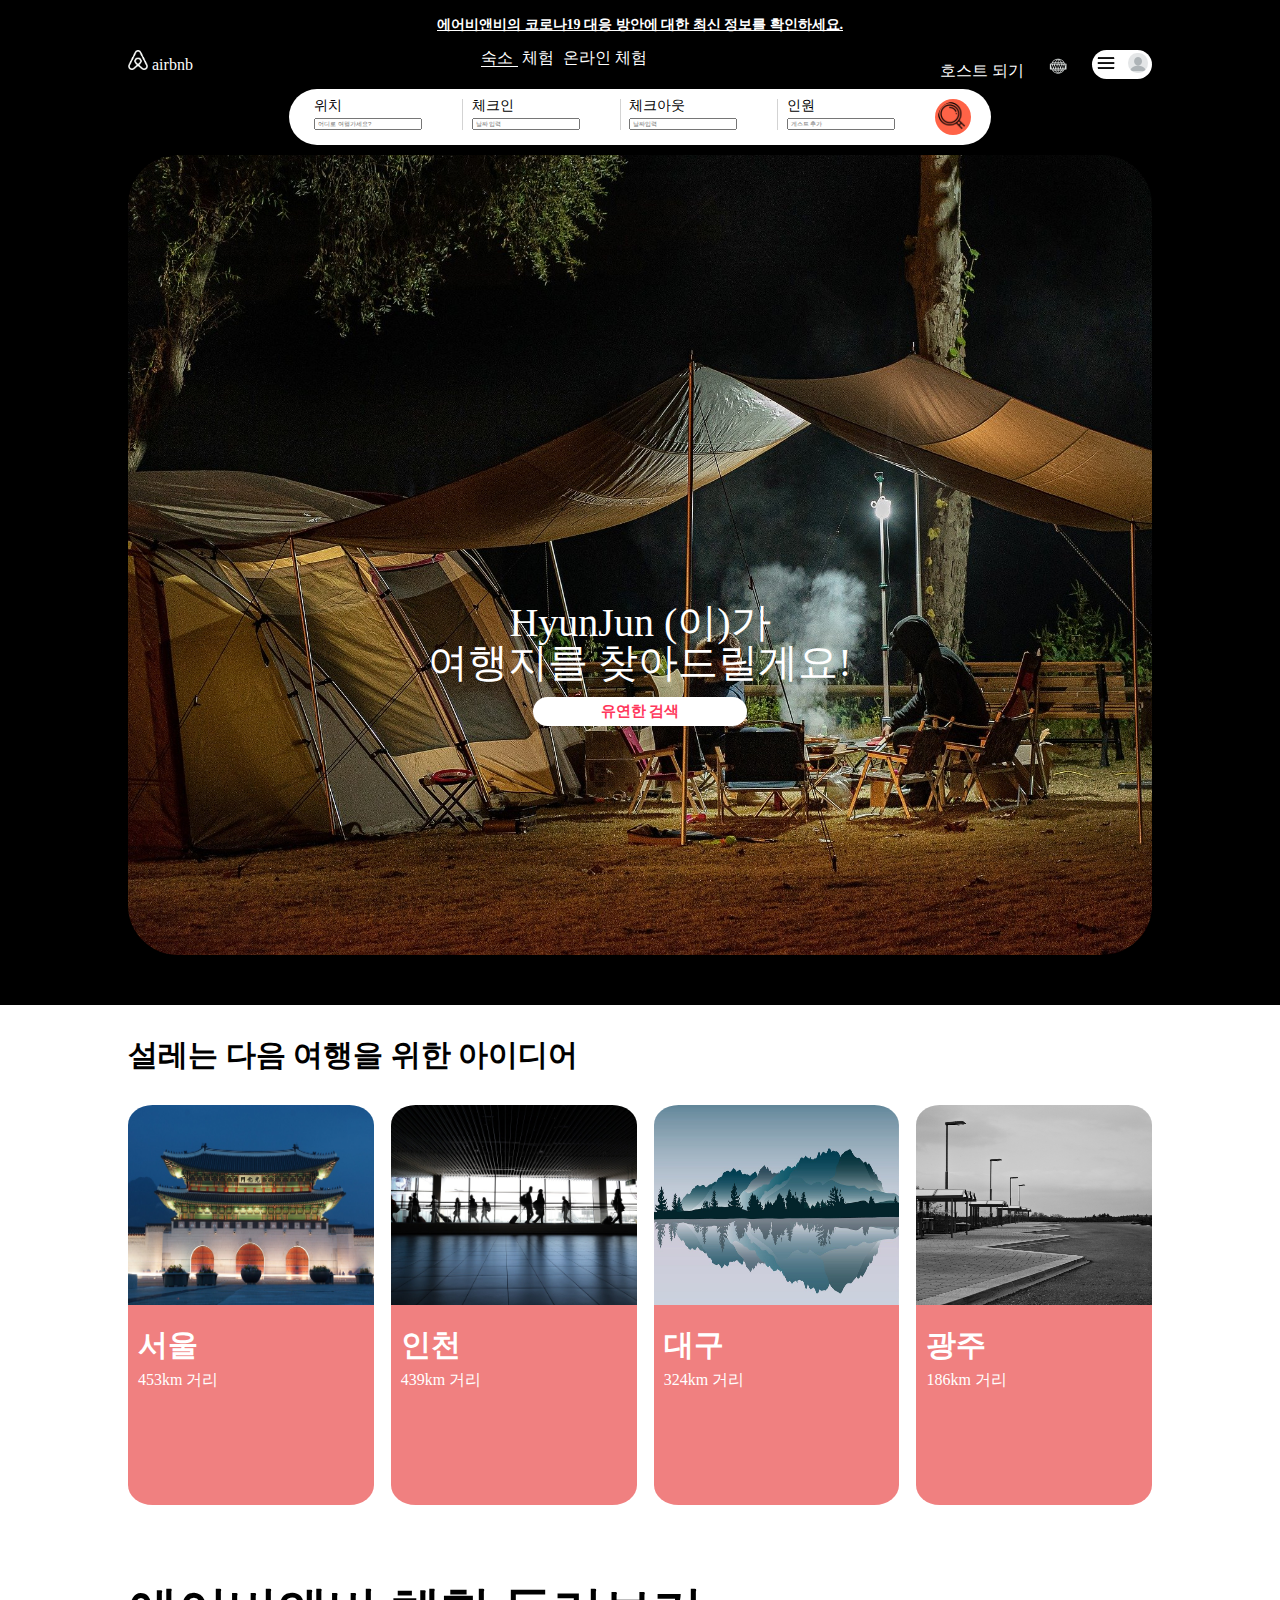
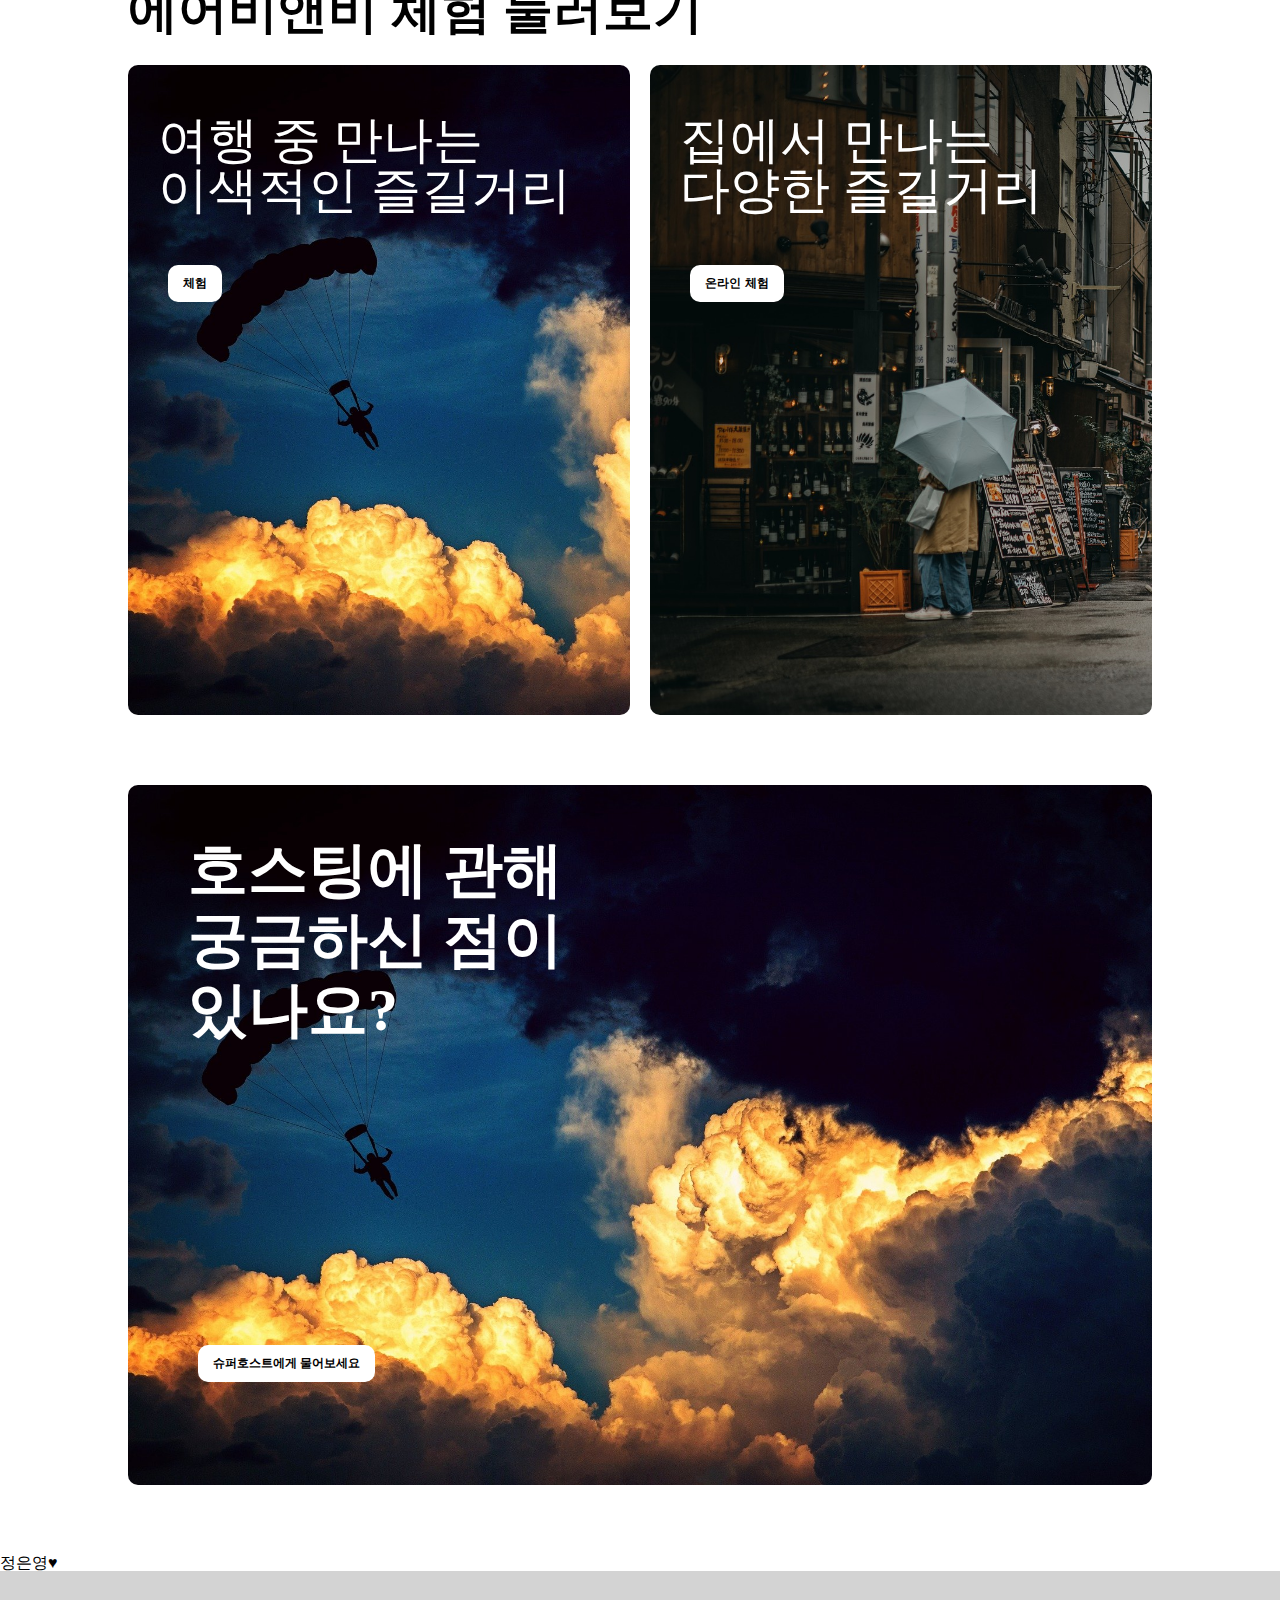
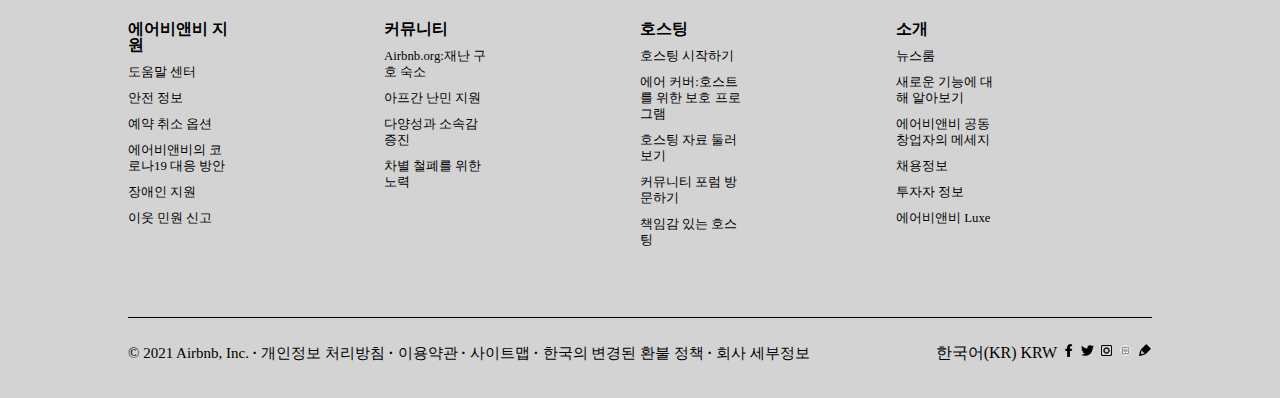
==== commit 54b09045: "은영" ====
--- a/layOut.html
+++ b/layOut.html
@@ -193,6 +193,7 @@
         </section>
     </section>
 
+    <h2>정은영♥</h2>
 
 
     <div class="media_fir">
--- a/testStyel.css
+++ b/testStyel.css
@@ -501,6 +501,7 @@
 .nav_content ul li a {
     color: black;
     font-size: 0.8rem;
+    
 }
 
 /* 상단 nav 작업 종료, 하단 출처 작업 시작 */
@@ -549,10 +550,20 @@
 
 /* 미디어 쿼리 시작 */
 
+@media (max-width:700px) {
+    .media_fir {
+        background-image: url(./img/rest.jpg);
+        background-size: cover;
+        display: block;
+        width: 100%;
+    }
+}
+
 @media (max-width:900px) {
     .nav_content {
         display: block;
         width: 100%;
+        
     }
 
     .media_li {
@@ -588,4 +599,13 @@
     .media_fir {
         display: block;
     }
-};+}
+
+@media (max-width:1400px) {
+    .thir_third_div {
+        background-image: url(./img/experier.jpg);
+        background-size: cover;
+        width: 100%;
+    }
+}
+
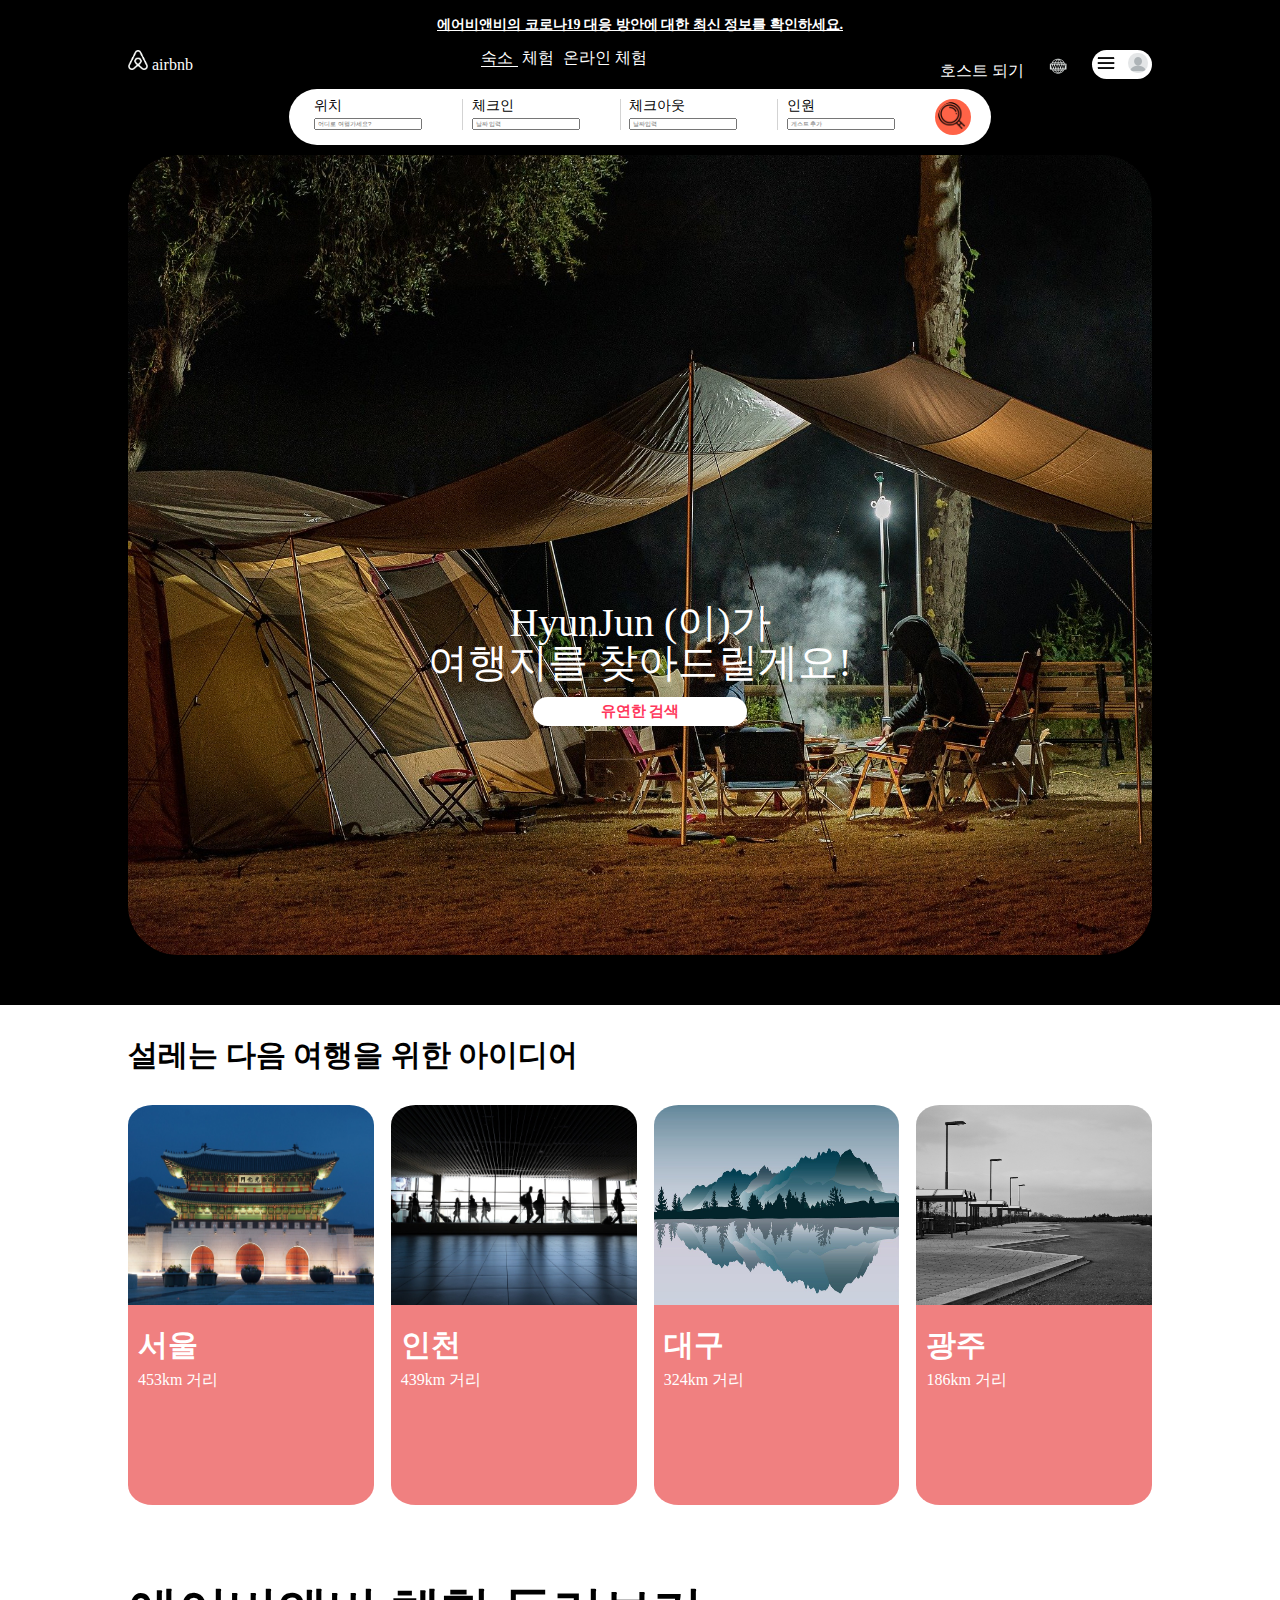
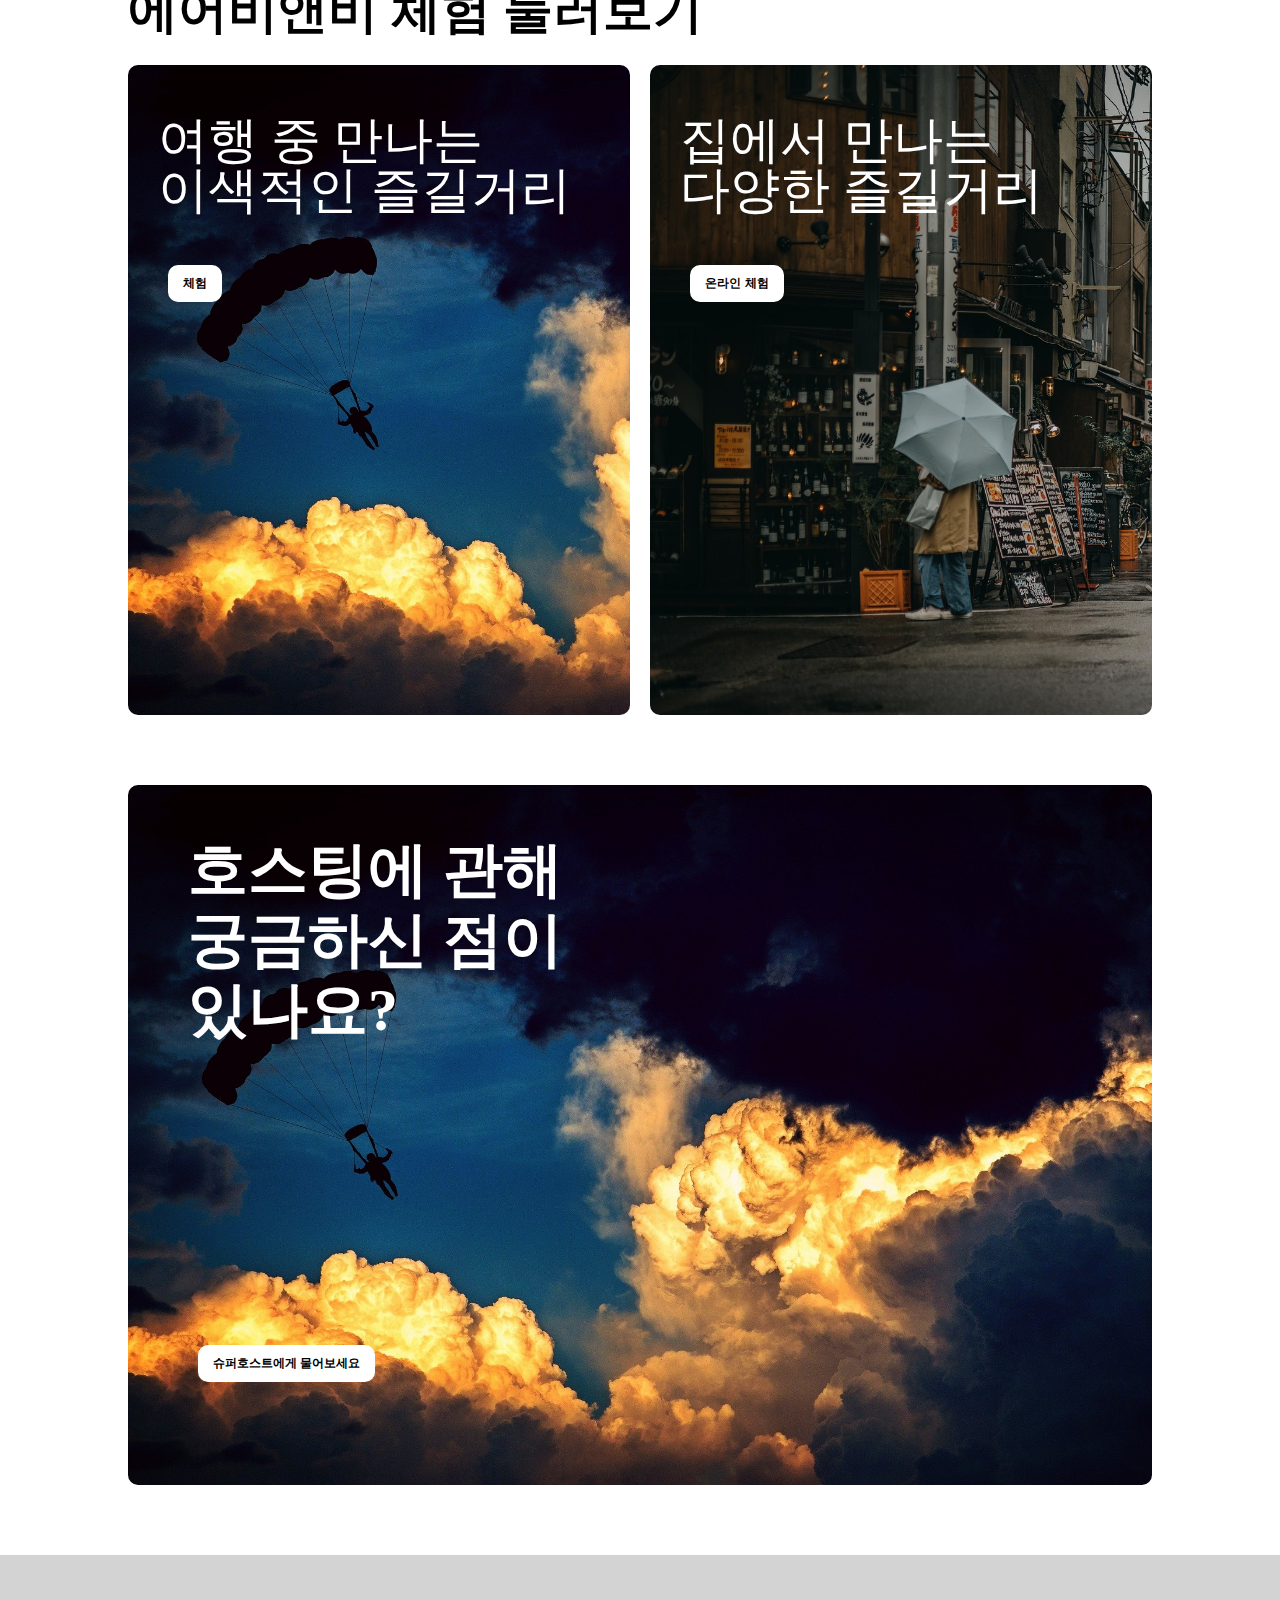
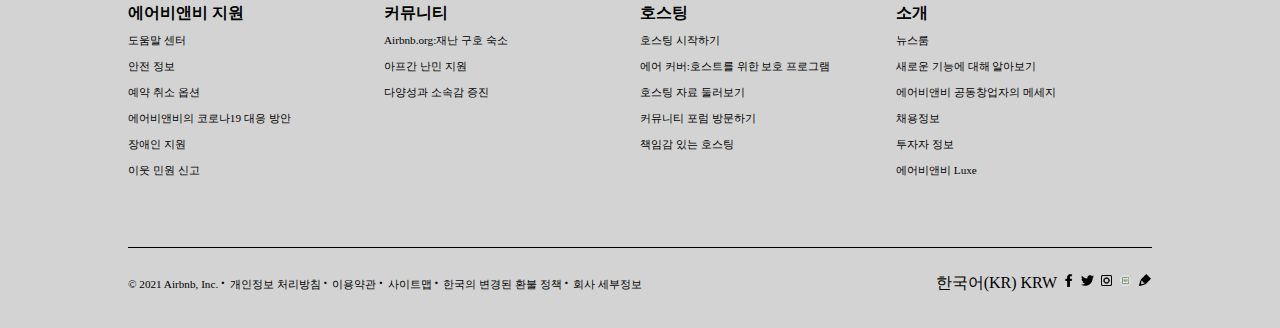
==== commit 5913024b: "media max-width:900px" ====
--- a/layOut.html
+++ b/layOut.html
@@ -193,8 +193,6 @@
         </section>
     </section>
 
-    <h2>정은영♥</h2>
-
 
     <div class="media_fir">
         <h3 class="thir_title_text">호스팅에 관해 <br> 궁금하신 점이 <br> 있나요?</h3>
@@ -208,35 +206,44 @@
         <nav class="fir_nav">
             <span class="nav_content">
                 <p>에어비앤비 지원</p>
-                <ul>
-                    <li class="media_li"><a href="">도움말 센터</a></li>
-                    <li><a href="">안전 정보</a></li>
-                    <li><a href="">예약 취소 옵션</a></li>
-                    <li><a href="">에어비앤비의 코로나19 대응 방안</a></li>
-                    <li><a href="">장애인 지원</a></li>
-                    <li><a href="">이웃 민원 신고</a></li>
-                </ul>
+                <div >
+                    <ul class="footer_list_items" >
+                        <li class="media_li"><a href="">도움말 센터</a></li>
+                        <li class="media_li"><a href="">안전 정보</a></li>
+                        <li class="media_li"><a href="">예약 취소 옵션</a></li>
+                    </ul>
+
+                    <ul class="footer_list_items_2">
+                        <li class="media_li"><a href="">에어비앤비의 코로나19 대응 방안</a></li>
+                        <li class="media_li"><a href="">장애인 지원</a></li>
+                        <li class="media_li "><a href="">이웃 민원 신고</a></li>
+                    </ul>
+                </div>
             </span>
 
             <span class="nav_content">
                 <p>커뮤니티</p>
-                <ul>
-                    <li><a href="">Airbnb.org:재난 구호 숙소</a></li>
-                    <li><a href="">아프간 난민 지원</a></li>
-                    <li><a href="">다양성과 소속감 증진</a></li>
-                    <li><a href="">차별 철폐를 위한 노력</a></li>
+                <ul class="footer_list_items">
+                    <li class="media_li"><a href="">Airbnb.org:재난 구호 숙소</a></li>
+                    <li class="media_li"><a href="">아프간 난민 지원</a></li>
+                    <li class="media_li"><a href="">다양성과 소속감 증진</a></li>
                 </ul>
             </span>
 
             <span class="nav_content">
                 <p>호스팅</p>
-                <ul>
-                    <li><a href="">호스팅 시작하기</a></li>
-                    <li><a href="">에어 커버:호스트를 위한 보호 프로그램</a></li>
-                    <li><a href="">호스팅 자료 둘러보기</a></li>
-                    <li><a href="">커뮤니티 포럼 방문하기</a></li>
-                    <li><a href="">책임감 있는 호스팅</a></li>
-                </ul>
+                <div>
+                    <ul class="footer_list_items">
+                        <li class="media_li"><a href="">호스팅 시작하기</a></li>
+                        <li class="media_li"><a href="">에어 커버:호스트를 위한 보호 프로그램</a></li>
+                        <li class="media_li"><a href="">호스팅 자료 둘러보기</a></li>
+                    </ul>
+
+                    <ul class="">
+                        <li class="media_li"><a href="">커뮤니티 포럼 방문하기</a></li>
+                        <li class="media_li"><a href="">책임감 있는 호스팅</a></li>
+                    </ul>
+                </div>
             </span>
 
             <span class="nav_content">
--- a/testStyel.css
+++ b/testStyel.css
@@ -1,212 +1,204 @@
 @charset 'utf-8';
 
+.name {
+  color: black;
+  border: 5px solid red;
+  margin: 0 auto;
+}
 
 body {
-    width: 100%;
+  width: 100%;
 }
 
 a {
-    text-decoration: none;
-    color: white;
-}
-
+  text-decoration: none;
+  color: white;
+}
 
 img {
-    width: 30px;
+  width: 30px;
 }
 
 /* aside를 제외하고 다 묶는 섹션 */
 .main_body {
-    width: 80%;
-    padding:0 10%;
-    background-color: black;
+  width: 80%;
+  padding: 0 10%;
+  background-color: black;
 }
 
 .cov19 {
-    width: 100%;
-    background-color: black;
-    font-size: 14px;
-    text-align: center;
-    color: white;
-    line-height: 50px;
+  width: 100%;
+  background-color: black;
+  font-size: 14px;
+  text-align: center;
+  color: white;
+  line-height: 50px;
 }
 
 .cov19 .aside_title .aside_title_content {
-    color: white;
-    text-decoration: underline;
-    font-weight: 900;
+  color: white;
+  text-decoration: underline;
+  font-weight: 900;
 }
 
 .title_box {
-    padding: 0 10%;
-    background-color: black;
+  padding: 0 10%;
+  background-color: black;
 }
 
 /* 상단 메뉴바 레이아웃 작업 시작 */
 
 /* 상단 메뉴바를 전체로 묶는 클래스 */
 .title_box {
-    padding-top: 10px;
-    text-align: center;
-    /* background-color: #fff; */
-    position:sticky ; 
-    top: 0;
-}
-
+  padding-top: 10px;
+  text-align: center;
+  /* background-color: #fff; */
+  position: sticky;
+  top: 0;
+}
 
 .title_box img {
-    width: 20px;
-}
-
+  width: 20px;
+}
 
 .title_logo {
-    float: left;
-    color: black;
-    /* title_box ( 상단 메뉴를 감싸는 섹션 ) 에 텍스트 센터를 주고,
+  float: left;
+  color: black;
+  /* title_box ( 상단 메뉴를 감싸는 섹션 ) 에 텍스트 센터를 주고,
     (센터를 준 이유는 검색버튼이 가운데 오기 위함.)
     그리고 로고는 왼쪽으로 보내고, 프로필은 우측으로 보내기 위해
     float 속성을 사용했다.  */
 }
 /* 위쪽은 로고레이아웃  */
- 
 
 /* 상단 메뉴바 중간 검색버튼 */
 .search_box {
-    display: inline-block;
-    border-radius: 21px;
-    background-color: rgba(255, 255, 255, 0.267);
-    border: 1px solid #ddd;
-    cursor: pointer;
-    height: 33px;
-    width: 230px;
-    margin:0 0 10px 100px;
+  display: inline-block;
+  border-radius: 21px;
+  background-color: rgba(255, 255, 255, 0.267);
+  border: 1px solid #ddd;
+  cursor: pointer;
+  height: 33px;
+  width: 230px;
+  margin: 0 0 10px 100px;
 }
 
 .search_box:hover {
-    box-shadow: 1px 1px 1px 1px #ddd;
+  box-shadow: 1px 1px 1px 1px #ddd;
 }
 
 .search_text {
-    padding:0 90px 2px 4px;
-    font-size: 10px;
-    vertical-align:7px;
-    font-weight: 200;
+  padding: 0 90px 2px 4px;
+  font-size: 10px;
+  vertical-align: 7px;
+  font-weight: 200;
 }
 
 .search_box img {
-    width: 12px;
-    vertical-align: 5px;
+  width: 12px;
+  vertical-align: 5px;
 }
 
 .search_box .search_box_img {
-    padding:5px;
-    border-radius: 21px;
-    transform: translateY(5px);
-    background-color: tomato;
+  padding: 5px;
+  border-radius: 21px;
+  transform: translateY(5px);
+  background-color: tomato;
 }
 /* 중간 검색 버튼 */
 
 /* 우측 프로필 버튼 */
 .title_bar {
-    float: right;
-}
-
-
-
-
-
+  float: right;
+}
 
 /* 고정된 상단 메뉴 작업 시작 */
 .header {
-    background-color: black;
-    padding:0 10%;
+  background-color: black;
+  padding: 0 10%;
 }
 
 .header img {
-    width: 20px;
+  width: 20px;
 }
 
 .header_content {
-    /* display: flex;
+  /* display: flex;
     justify-content: space-around; */
-    overflow: hidden;
-    clear: both;
-    text-align: center;
-
+  overflow: hidden;
+  clear: both;
+  text-align: center;
 }
 
 .header_content_logo {
-    float: left;
+  float: left;
 }
 
 .header_content_pro {
-    float: right;
+  float: right;
 }
 
 .header_content_input {
-    display: inline-block;
-    color: white;
-    margin: 0 auto;
+  display: inline-block;
+  color: white;
+  margin: 0 auto;
 }
 
 .input_content span {
-    padding-right: 5px;
+  padding-right: 5px;
 }
 
 .under_line {
-    border-bottom: 1px solid white;
+  border-bottom: 1px solid white;
 }
 
 .host {
-    padding:0 20px 0 0;
-
+  padding: 0 20px 0 0;
 }
 
 .content_second a {
-    color: black;
+  color: black;
 }
 
 .header_content_pro .header_content_earth {
-    padding-right: 20px;
+  padding-right: 20px;
 }
 
 .header_content_pro .menu {
-    padding: 0;
-    display: inline-block;
-    border-radius: 21px;
-    background-color: #fff;
-    
+  padding: 0;
+  display: inline-block;
+  border-radius: 21px;
+  background-color: #fff;
 }
 
 .wid {
-    padding: 3px 4px;
-    border-radius: 21px;
+  padding: 3px 4px;
+  border-radius: 21px;
 }
 /* 우측 프로필 버튼 */
 
-
 /* 고정된 상단 메뉴 작업 종, 밑에 input 박스 작업 시작. */
 
 .header_content_data {
-    text-align: center;
-    background-color: black;
-    /* transform: translateY(-70%); */
+  text-align: center;
+  background-color: black;
+  /* transform: translateY(-70%); */
 }
 
 .data_border {
-    margin: 10px auto;
-    font-size: 14px;
-    /* width: 56%; */
-    display: inline-block;
-    padding: 10px 20px;
-    border-radius: 50px;
-    background-color:white;
-    text-align:left;
+  margin: 10px auto;
+  font-size: 14px;
+  /* width: 56%; */
+  display: inline-block;
+  padding: 10px 20px;
+  border-radius: 50px;
+  background-color: white;
+  text-align: left;
 }
 
 .data_border .data_input {
-    display:inline-block;
-    padding:0 40px 0 5px;
+  display: inline-block;
+  padding: 0 40px 0 5px;
 }
 
 /* .data_one {
@@ -214,398 +206,397 @@
 } */
 
 .data_input input {
-    width: 100px;
-    font-size: 6px;
-    margin-top: 5px;
+  width: 100px;
+  font-size: 6px;
+  margin-top: 5px;
 }
 
 .data_input {
-    border-right: lightgray 1px solid;
-}
-
+  border-right: lightgray 1px solid;
+}
 
 .lab_box {
-    display: block;
-    
+  display: block;
 }
 
 .last_menu {
-    padding-right: 0px;
-    border:none;
-}
-
+  padding-right: 0px;
+  border: none;
+}
 
 .search_img {
-    float: right;
-    margin-top: 0px;
-    padding: 3px;
-    background-color: tomato;
-    border-radius: 21px;
-}
-
+  float: right;
+  margin-top: 0px;
+  padding: 3px;
+  background-color: tomato;
+  border-radius: 21px;
+}
 
 /* 첫번째 콘텐츠 섹션 시작 */
 
 .fir_section {
-    background-color: black;
-    text-align: center;
-    height: 800px;
-    padding: 0 10% 50px 10%;
-    overflow: hidden;
-}
-
-.fir_content{
-    background-image: url(./img/Tent_2.jpg);   
-    background-size: cover;
-    width: 100%;
-    height: 800px;
-    border-radius: 50px;
-}
-
-.fir_content .sentence{
-    transform: translateY(350%);
-    text-align: center;
-    color: white;
-    font-size: 40px;
-    display: block;
-}
-
-.fir_content_search{
-    display: inline-block;
-    width: 200px;
-    background-color: white;
-    border-radius: 50px;
-    text-decoration: none;
-    color: #FF385C ;
-    font-weight: bold;
-    font-size: 15px;
-    padding: 7px;
-    margin: 5px;
+  background-color: black;
+  text-align: center;
+  height: 800px;
+  padding: 0 10% 50px 10%;
+  overflow: hidden;
+}
+
+.fir_content {
+  background-image: url(./img/Tent_2.jpg);
+  background-size: cover;
+  width: 100%;
+  height: 800px;
+  border-radius: 50px;
+}
+
+.fir_content .sentence {
+  transform: translateY(350%);
+  text-align: center;
+  color: white;
+  font-size: 40px;
+  display: block;
+}
+
+.fir_content_search {
+  display: inline-block;
+  width: 200px;
+  background-color: white;
+  border-radius: 50px;
+  text-decoration: none;
+  color: #ff385c;
+  font-weight: bold;
+  font-size: 15px;
+  padding: 7px;
+  margin: 5px;
 }
 
 .media_sec {
-    display: none;
-    transform: translateY(320%);
-    text-align: center;
-    color: white;
-    font-size: 40px;
-    display: block;
+  display: none;
+  transform: translateY(320%);
+  text-align: center;
+  color: white;
+  font-size: 40px;
+  display: block;
 }
 
 /* 두번째 콘텐츠 섹션 시작 */
 
 .main_sec_body {
-    width: 80%;
-    padding:0 10%;
-    /* text 와 img 사이에 간격이 있는데 body 에 line-height가 있었음.
+  width: 80%;
+  padding: 0 10%;
+  /* text 와 img 사이에 간격이 있는데 body 에 line-height가 있었음.
     그래서 해당 섹션의 제일 상위 부모에게 따로 속성을 먹임. */
 }
 
-
 .sec_sect {
-    width: 100%;
-    padding: 50px 0 ;
-    line-height: 0;
-
+  width: 100%;
+  padding: 50px 0;
+  line-height: 0;
 }
 
 .sec_sect .sec_title {
-    box-sizing: content-box;
-    width: 100%;
-    font-size: 30px;
-    padding:0px 0 50px 0;
-    text-align: left;
-    font-weight: bold;
+  box-sizing: content-box;
+  width: 100%;
+  font-size: 30px;
+  padding: 0px 0 50px 0;
+  text-align: left;
+  font-weight: bold;
 }
 
 .sec_sect .sec_sect_content {
-    width: 100%;
-    text-align: left;
-    display: flex;
-    justify-content: space-between;
+  width: 100%;
+  text-align: left;
+  display: flex;
+  justify-content: space-between;
 }
 
 .sec_sect .sec_sect_content .sec_link {
-    display: inline-block;
-    width: 24%;
-    height: 400px;
-    text-decoration: none;
+  display: inline-block;
+  width: 24%;
+  height: 400px;
+  text-decoration: none;
 }
 
 /* 마지막 콘텐츠의 margin-right 때문에 오른쪽 끝선에 맞출 수 없어서 
 따로 속성을 줌. */
 .sec_sect .sec_sect_content .sec_link_last {
-    display: inline-block;
-    width: 23%;
-    height: 400px;
-    text-decoration: none;
+  display: inline-block;
+  width: 23%;
+  height: 400px;
+  text-decoration: none;
 }
 
 .sec_sect_content .sec_sect_img {
-    width: 100%;
-    height: 200px;
-    display: inline-block;
-    border-radius: 10% 10% 0 0;
-}
-
+  width: 100%;
+  height: 200px;
+  display: inline-block;
+  border-radius: 10% 10% 0 0;
+}
 
 .sec_sect_text {
-    width: 100%;
-    height: 200px;
-    border-radius: 0 0 10% 10%;
-    background-color:lightcoral;
-}
-
+  width: 100%;
+  height: 200px;
+  border-radius: 0 0 10% 10%;
+  background-color: lightcoral;
+}
 
 .text_layout {
-    display: inline-block;
-    font-size: 30px;
-    margin:40px 0 0 10px;
-    font-weight: bold;
+  display: inline-block;
+  font-size: 30px;
+  margin: 40px 0 0 10px;
+  font-weight: bold;
 }
 
 .far {
-    display: block;
-    font-size: 16px;
-    margin: 30px 0 0 10px;
+  display: block;
+  font-size: 16px;
+  margin: 30px 0 0 10px;
 }
 
 /* 두번째 섹션 작엽 완료, 세번째 섹션 시작. */
 .thir_sect {
-    width: 100%;
+  width: 100%;
 }
 
 .thir_title {
-    font-size: 50px;
-    padding:30px 0 30px 0%;
-    text-align: left;
-    font-weight: bold;
+  font-size: 50px;
+  padding: 30px 0 30px 0%;
+  text-align: left;
+  font-weight: bold;
 }
 
 .thir_sect_layout {
-    display: flex;
-    justify-content: space-between;
-
+  display: flex;
+  justify-content: space-between;
 }
 
 .thir_fir_span {
-    background-image: url(./img/experier.jpg);
+  background-image: url(./img/experier.jpg);
 }
 
 .thir_span_same {
-    display: inline-block;
-    width: 49%;
-    height: 650px;
-    border-radius: 10px;
-    background-size: cover;
+  display: inline-block;
+  width: 49%;
+  height: 650px;
+  border-radius: 10px;
+  background-size: cover;
 }
 
 .thir_sec_span {
-    background-image: url(./img/rest.jpg);
+  background-image: url(./img/rest.jpg);
 }
 
 .thir_third_div {
-    width: 100%;
-    height: 700px;
-    margin: 70px auto;
-    background-image: url(./img/host.png);
-    background-size: cover;
-    border-radius: 10px;
+  width: 100%;
+  height: 700px;
+  margin: 70px auto;
+  background-image: url(./img/host.png);
+  background-size: cover;
+  border-radius: 10px;
 }
 
 /* media */
-.media_fir { 
-    display: none;
-    width: 100%;
-    height: 700px;
-    margin: 70px auto;
-    background-image: url(./img/host.png);
-    background-size: cover;
-    border-radius: 10px;
+.media_fir {
+  display: none;
+  width: 100%;
+  height: 700px;
+  margin: 70px auto;
+  background-image: url(./img/host.png);
+  background-size: cover;
+  border-radius: 10px;
 }
 /* 이 콘텐츠를 새로 만든 이유는 전체 섹션에 마진이 들어가 있는데,
 그 마진을 제거하려면 이 콘텐츠를 큰섹션 밖으로 빼내야 한다. 
 그 작업이 너무 복잡할것 같아서 섹션 밖에 똑같은 콘텐츠를 만들고,
 display:none으로 해둿다가 조건이 맞을때 반응 할 수 있도록 해두었다. */
 
-
 .thir_title_text {
-    font-size: 50px;
-    color: white;
-    padding: 50px 0 50px 30px;
+  font-size: 50px;
+  color: white;
+  padding: 50px 0 50px 30px;
 }
 
 section .thir_third_div .thir_title_text {
-    padding-left: 60px;
-    font-size: 60px;
-    font-weight: bold;
-    line-height: 70px;
+  padding-left: 60px;
+  font-size: 60px;
+  font-weight: bold;
+  line-height: 70px;
 }
 
 .thir_btn {
-    margin-left: 40px;
-    border-radius: 10px;
+  margin-left: 40px;
+  border-radius: 10px;
+  border: none;
+  padding: 10px 15px;
+  background-color: white;
+  font-size: 12px;
+  font-weight: 900;
+  cursor: pointer;
+}
+
+.thir_btn:hover {
+  background-color: lightgray;
+}
+
+.last_btn {
+  margin: 250px 0 0 70px;
+  cursor: pointer;
+}
+
+/* 세번째 섹션 작업 끝, 마지막 footer 작업 시작. */
+
+footer {
+  background-color: lightgray;
+  width: 100%;
+}
+
+.fir_nav {
+  /* width: 100%; */
+  padding: 50px 10%;
+  color: black;
+  font-size: 1rem;
+  display: flex;
+  justify-content: space-around;
+}
+
+.nav_content {
+  width: 100%;
+  display: inline-block;
+}
+
+.nav_content p {
+  font-weight: bold;
+  padding-bottom: 10px;
+}
+
+.nav_content ul li {
+  padding-bottom: 10px;
+}
+
+.nav_content ul li a {
+  color: black;
+  font-size: 0.7rem;
+}
+
+/* 상단 nav 작업 종료, 하단 출처 작업 시작 */
+
+.sec_nav {
+  width: 80%;
+  padding: 10px 10%;
+}
+
+.sec_nav_layout {
+  width: 100%;
+  border-top: 1px solid black;
+  display: flex;
+  justify-content: space-between;
+}
+
+.sec_nav .nav_last_fir {
+  font-size: 0.7rem;
+  height: 70px;
+  line-height: 70px;
+}
+
+.fake::before {
+  content: ".";
+  font-size: 15px;
+  font-weight: bold;
+  position: relative;
+  top: -4px;
+  margin-right: 5px;
+}
+
+.nav_last_sec {
+  height: 70px;
+  line-height: 70px;
+}
+
+.sec_nav a {
+  color: black;
+  font-weight: 200;
+}
+
+.nav_last_sec a img {
+  width: 15px;
+}
+
+/* 미디어 쿼리 시작 */
+
+@media (max-width: 700px) {
+  .media_fir {
+    background-image: url(./img/rest.jpg);
+    background-size: cover;
+    display: block;
+    width: 100%;
+  }
+}
+
+@media (max-width: 900px) {
+  .fir_nav {
+    display: block;
     border: none;
-    padding:10px 15px;
-    background-color:white;
-    font-size: 12px;
-    font-weight: 900;
-    cursor: pointer;
-}
-
-.thir_btn:hover {
-    background-color: lightgray;
-}
-
-.last_btn {
-    margin:250px 0 0 70px;
-    cursor: pointer;
-}
-
-/* 세번째 섹션 작업 끝, 마지막 footer 작업 시작. */
-
-footer {
-    background-color:lightgray;
-    width: 100vw;
-
-
-
-}
-
-.fir_nav {
-    /* width: 100vw; */
-    padding:50px 10%;
-    color: black;
-    font-size:1rem;
+  }
+
+  .nav_content {
+    display: block;
+    padding: 20px 0;
+    border-bottom: 1px solid gray;
+    overflow: hidden;
+    clear: both;
+  }
+
+  .media_li {
+    width: 300px;
+    padding-right: 20px;
+  }
+
+  .footer_list_items {
     display: flex;
-    justify-content: space-around;
-
-}
-
-.nav_content {
+    justify-content: space-between;
+  }
+
+  .footer_list_items_2 {
+    display: flex;
+    justify-content: space-between;
+  }
+
+  .sec_nav_layout {
+    border: none;
+  }
+}
+
+@media (max-width: 1000px) {
+  .fir_section {
+    background-image: url(./img/Tent_2.jpg);
+    background-size: cover;
+    background-repeat: no-repeat;
+    z-index: 1;
+  }
+
+  .fir_content {
+    display: none;
+  }
+
+  .media_sec {
+    display: block;
+  }
+}
+
+@media (max-width: 1100px) {
+  .thir_third_div {
+    display: none;
+  }
+  .media_fir {
+    display: block;
+  }
+}
+
+@media (max-width: 1400px) {
+  .thir_third_div {
+    background-image: url(./img/experier.jpg);
+    background-size: cover;
     width: 100%;
-    display: inline-block;
-    vertical-align: top;
-    margin-right: 150px;
-}
-
-.nav_content p {
-    font-weight: bold;
-    padding-bottom: 10px;
-}
-
-.nav_content ul li {
-    padding-bottom: 10px;
-}
-
-.nav_content ul li a {
-    color: black;
-    font-size: 0.8rem;
-    
-}
-
-/* 상단 nav 작업 종료, 하단 출처 작업 시작 */
-
-.sec_nav {
-    width: 80%;
-    padding: 10px 10%;
-}
-
-.sec_nav_layout {
-    width: 100%;
-    border-top: 1px solid black;
-    display: flex; 
-    justify-content: space-between;
-
-}
-
-.sec_nav .nav_last_fir {
-    font-size: 15px;
-    height: 70px;
-    line-height: 70px;
-}
-
-.fake::before {
-    content: '.';
-    font-size:15px;
-    font-weight: bold;
-    position:relative;
-    top:-4px;
-    margin-right:5px;
-}
-
-.nav_last_sec {
-    height: 70px;
-    line-height: 70px;
-}
-
-.sec_nav a {
-    color: black;
-    font-weight: 200;
-}
-
-.nav_last_sec a img {
-    width: 15px;
-}
-
-/* 미디어 쿼리 시작 */
-
-@media (max-width:700px) {
-    .media_fir {
-        background-image: url(./img/rest.jpg);
-        background-size: cover;
-        display: block;
-        width: 100%;
-    }
-}
-
-@media (max-width:900px) {
-    .nav_content {
-        display: block;
-        width: 100%;
-        
-    }
-
-    .media_li {
-        width: 100%;
-        display: inline-block;
-        border-bottom: 1px solid black;
-    }
-}
-
-
-@media ( max-width: 1000px ) {
-    .fir_section {
-        background-image: url(./img/Tent_2.jpg);
-        background-size:cover;
-        background-repeat: no-repeat;
-        z-index: 1;
-    }
-
-    .fir_content {
-        display: none;
-    }
-
-    .media_sec {
-        display: block;
-    }
-}
-
-
-@media ( max-width:1100px) {
-    .thir_third_div {
-        display: none; 
-    }
-    .media_fir {
-        display: block;
-    }
-}
-
-@media (max-width:1400px) {
-    .thir_third_div {
-        background-image: url(./img/experier.jpg);
-        background-size: cover;
-        width: 100%;
-    }
-}
-
+  }
+}
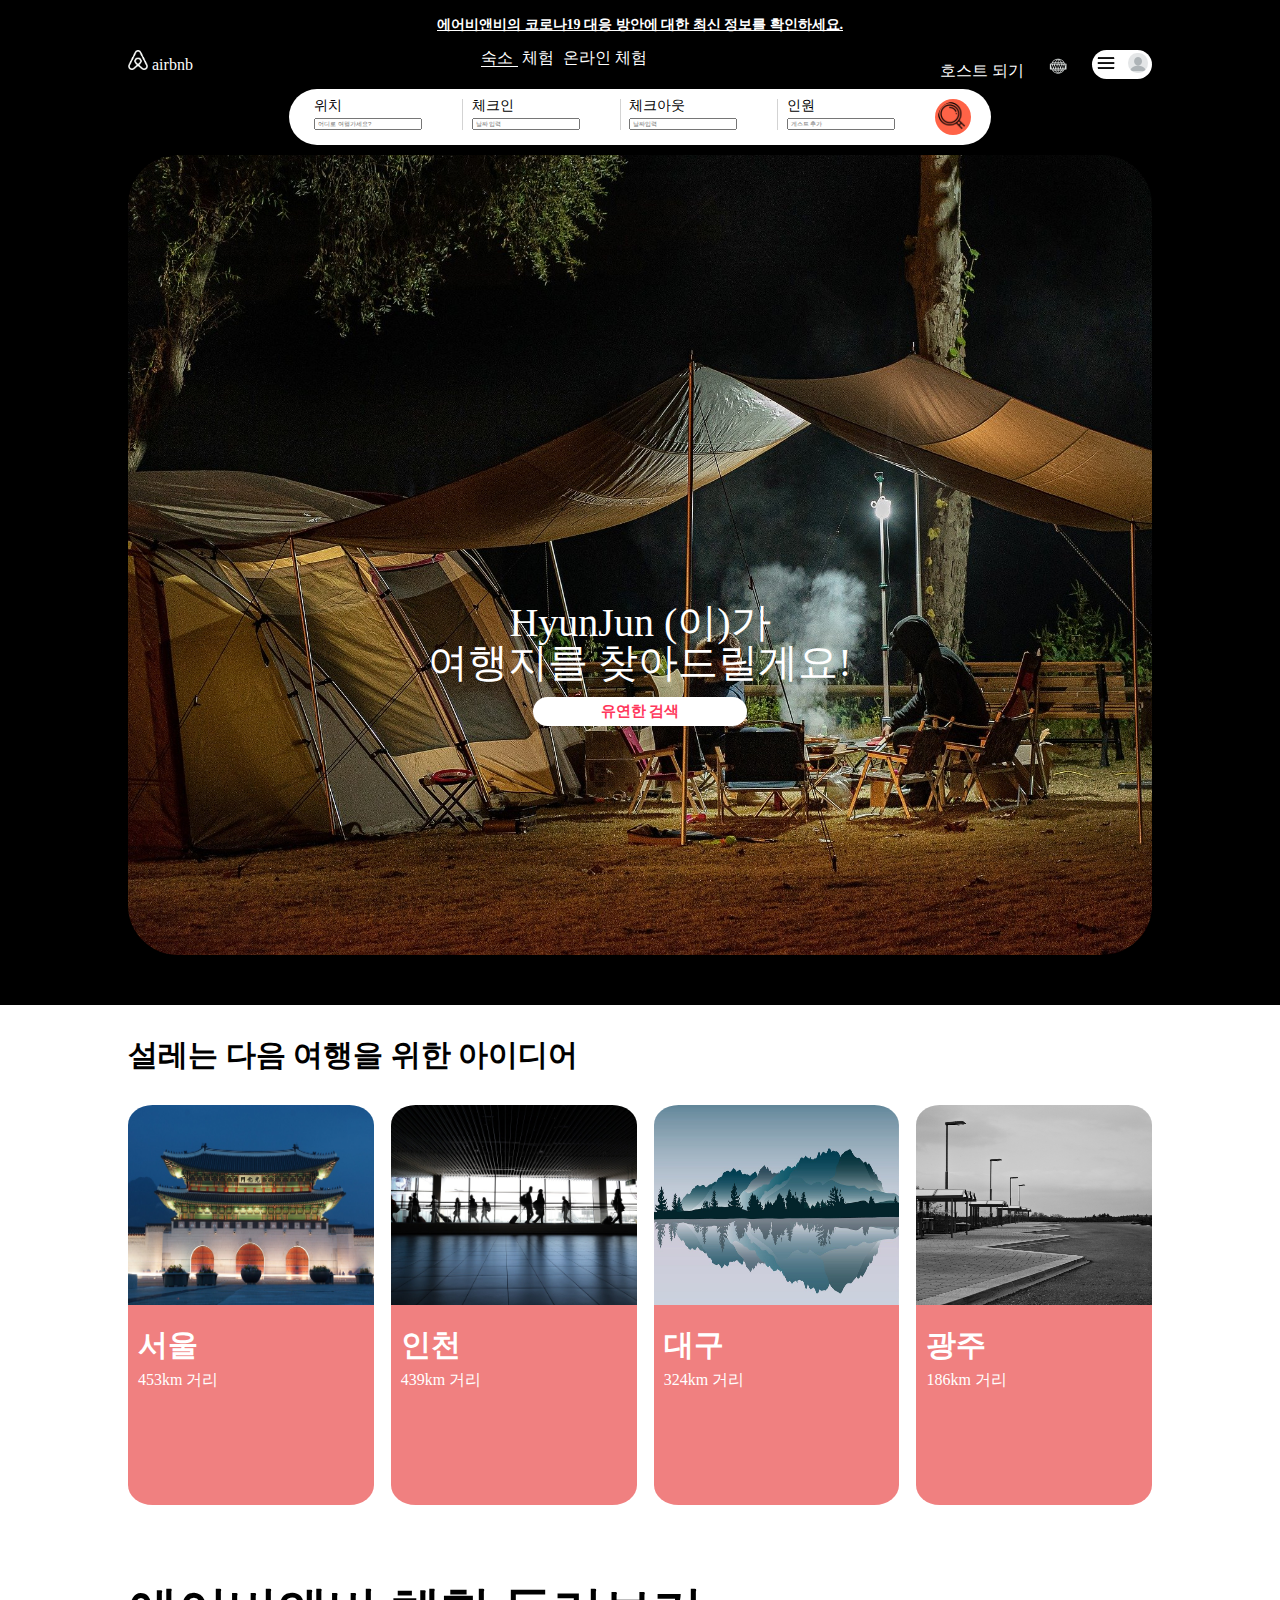
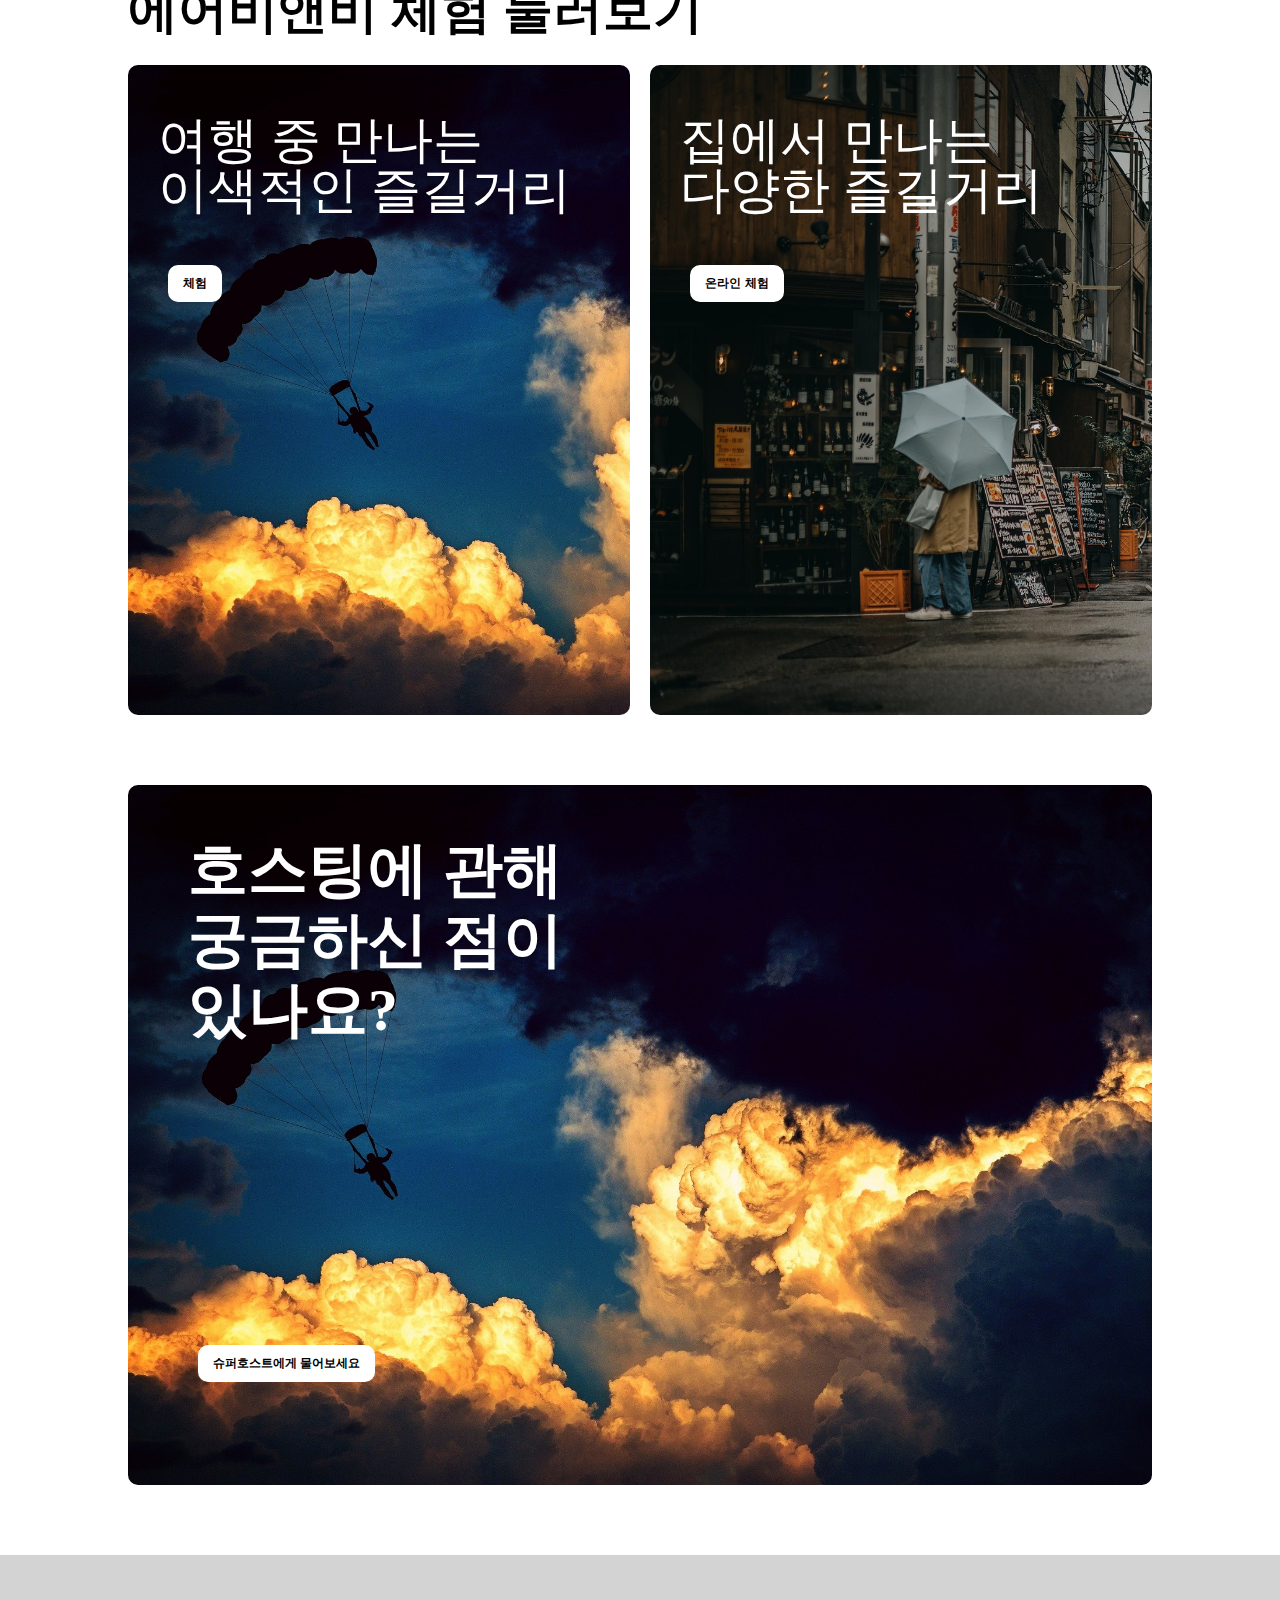
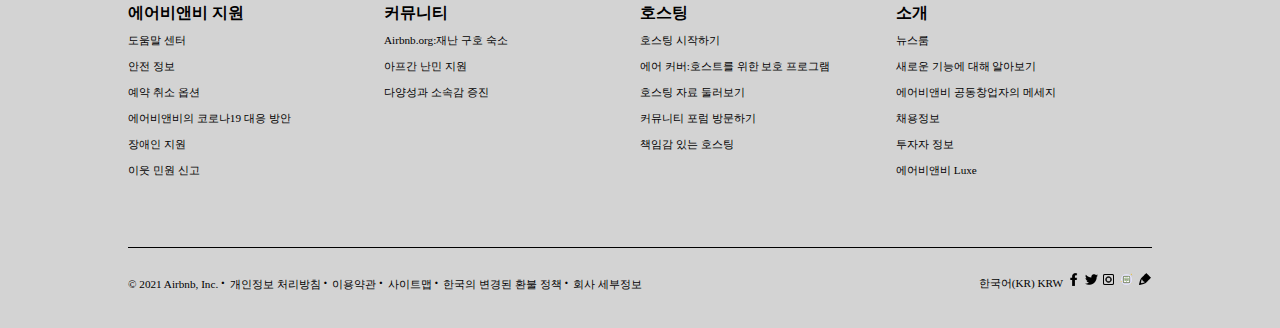
==== commit e76b6c15: "media query" ====
--- a/layOut.html
+++ b/layOut.html
@@ -248,14 +248,18 @@
 
             <span class="nav_content">
                 <p>소개</p>
-                <ul>
-                    <li><a href="">뉴스룸</a></li>
-                    <li><a href="">새로운 기능에 대해 알아보기</a></li>
-                    <li><a href="">에어비앤비 공동창업자의 메세지</a></li>
-                    <li><a href="">채용정보</a></li>
-                    <li><a href="">투자자 정보</a></li>
-                    <li><a href="">에어비앤비 Luxe</a></li>
-                </ul>
+                <div>
+                    <ul class="footer_list_items">
+                        <li  class="media_li"><a href="">뉴스룸</a></li>
+                        <li class="media_li"><a href="">새로운 기능에 대해 알아보기</a></li>
+                        <li class="media_li"><a href="">에어비앤비 공동창업자의 메세지</a></li>
+                    </ul>
+                    <ul class="footer_list_items_2">
+                        <li  class="media_li"><a href="">채용정보</a></li>
+                        <li class="media_li"><a href="">투자자 정보</a></li>
+                        <li class="media_li"><a href="">에어비앤비 Luxe</a></li>
+                    </ul>
+                </div>
             </span>
         </nav>
 
--- a/testStyel.css
+++ b/testStyel.css
@@ -499,6 +499,10 @@
   line-height: 70px;
 }
 
+.fake {
+  width: 100%;
+}
+
 .fake::before {
   content: ".";
   font-size: 15px;
@@ -511,6 +515,7 @@
 .nav_last_sec {
   height: 70px;
   line-height: 70px;
+  font-size: 0.7rem;
 }
 
 .sec_nav a {
@@ -531,6 +536,10 @@
     display: block;
     width: 100%;
   }
+
+  .footer_text {
+    display: block;
+  }
 }
 
 @media (max-width: 900px) {
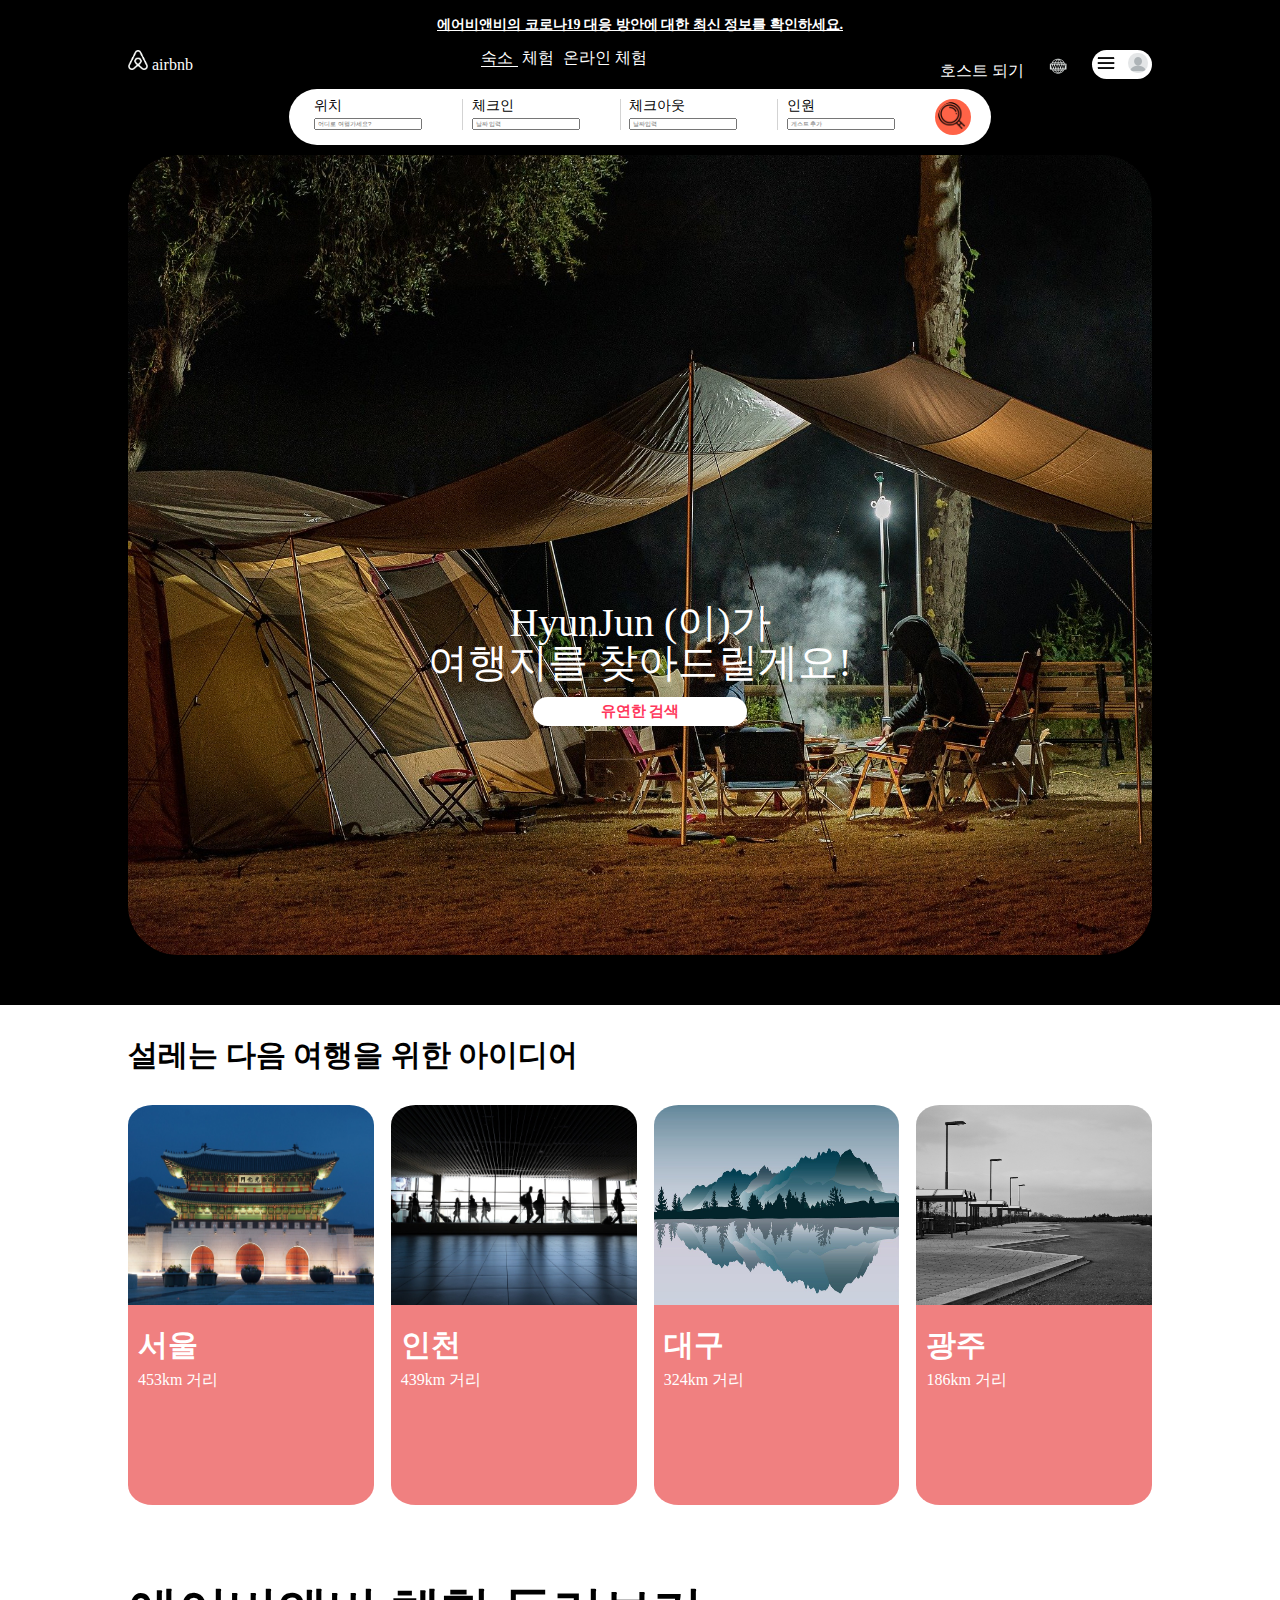
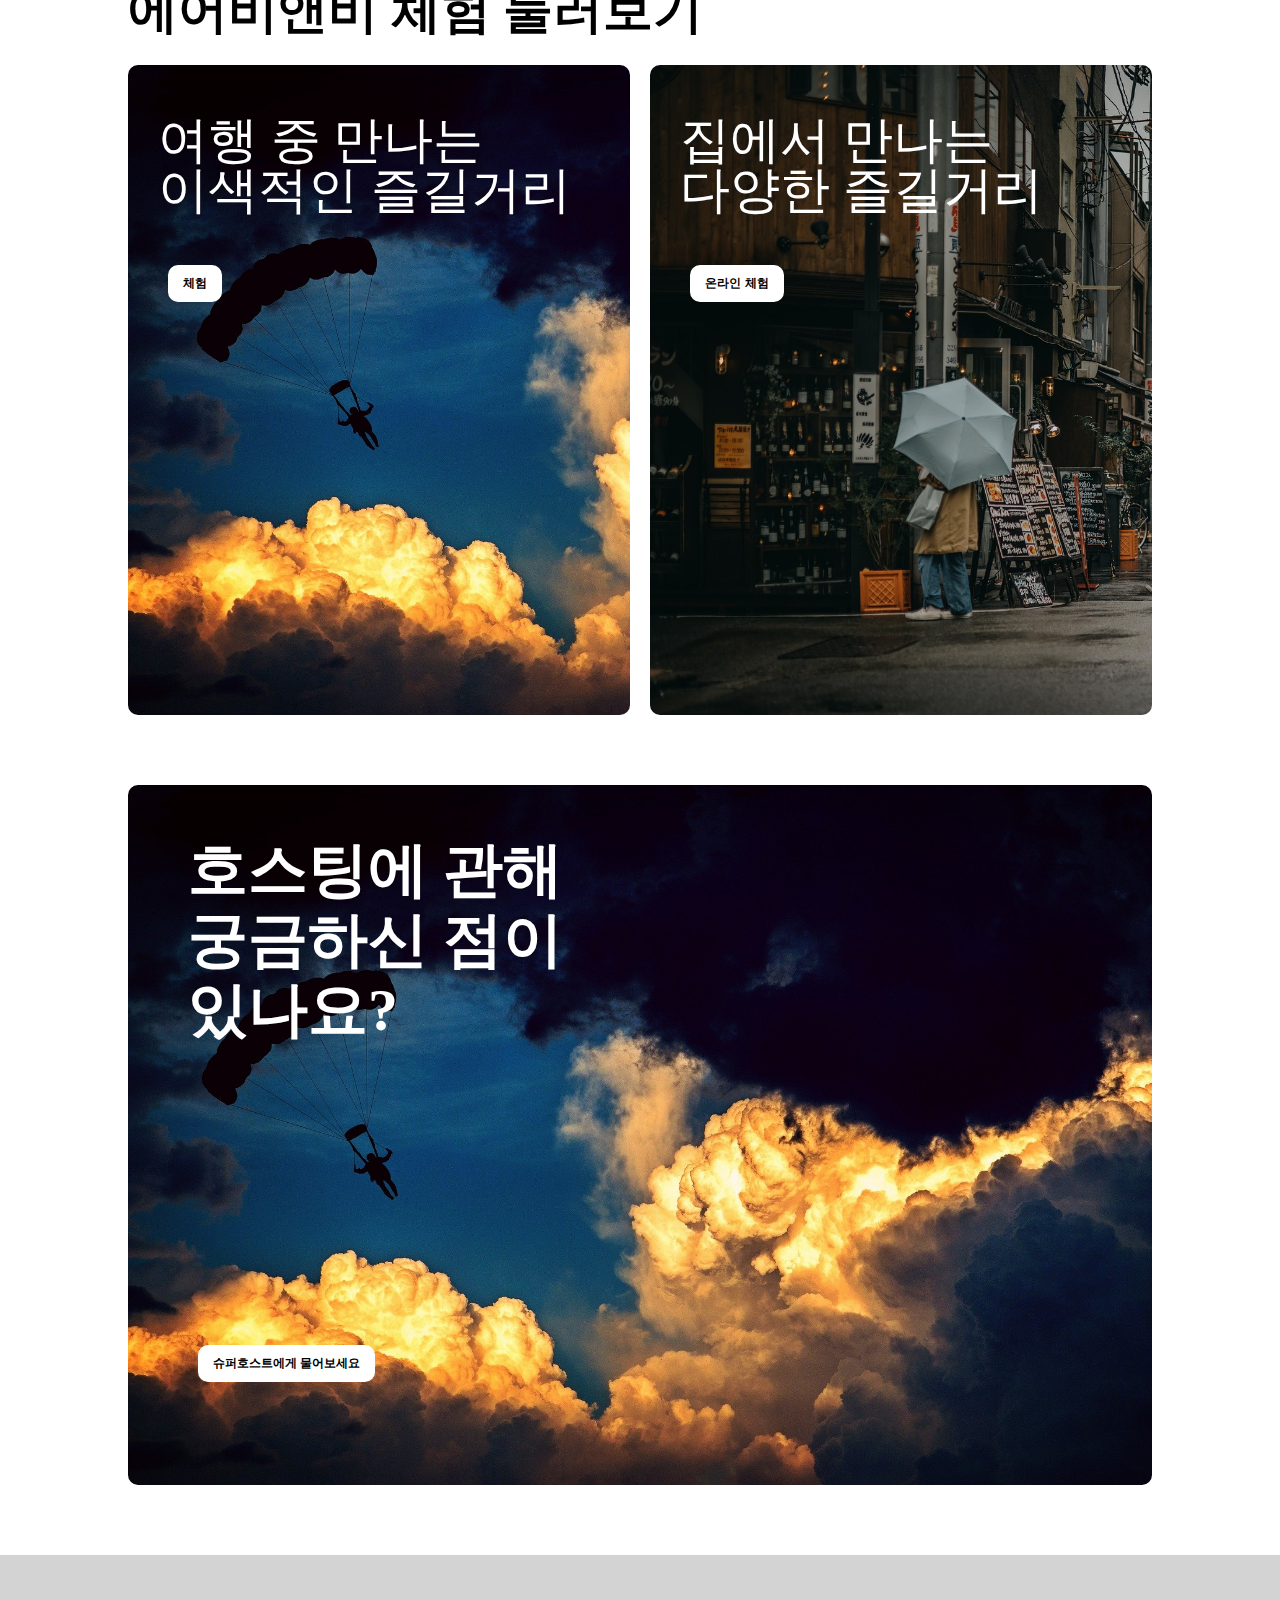
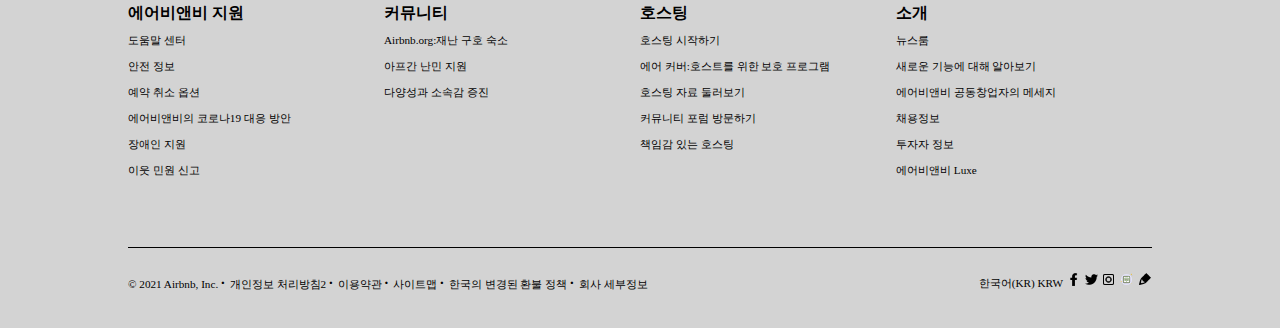
==== commit 76c5a5fc: "footer job" ====
--- a/layOut.html
+++ b/layOut.html
@@ -269,7 +269,7 @@
             <section class="sec_nav_layout">
                 <span class="nav_last_fir">
                     <span class="footer_text">© 2021 Airbnb, Inc.</span>
-                    <a href="" class="fake">개인정보 처리방침</a>
+                    <a href="" class="fake">개인정보 처리방침2</a>
                     <a href="" class="fake">이용약관</a>
                     <a href="" class="fake">사이트맵</a>
                     <a href="" class="fake">한국의 변경된 환불 정책</a>
--- a/testStyel.css
+++ b/testStyel.css
@@ -540,6 +540,15 @@
   .footer_text {
     display: block;
   }
+
+  .nav_last_fir {
+    display: block;
+  }
+
+  .nav_last_sec {
+    width: 100%;
+    display: block;
+  }
 }
 
 @media (max-width: 900px) {
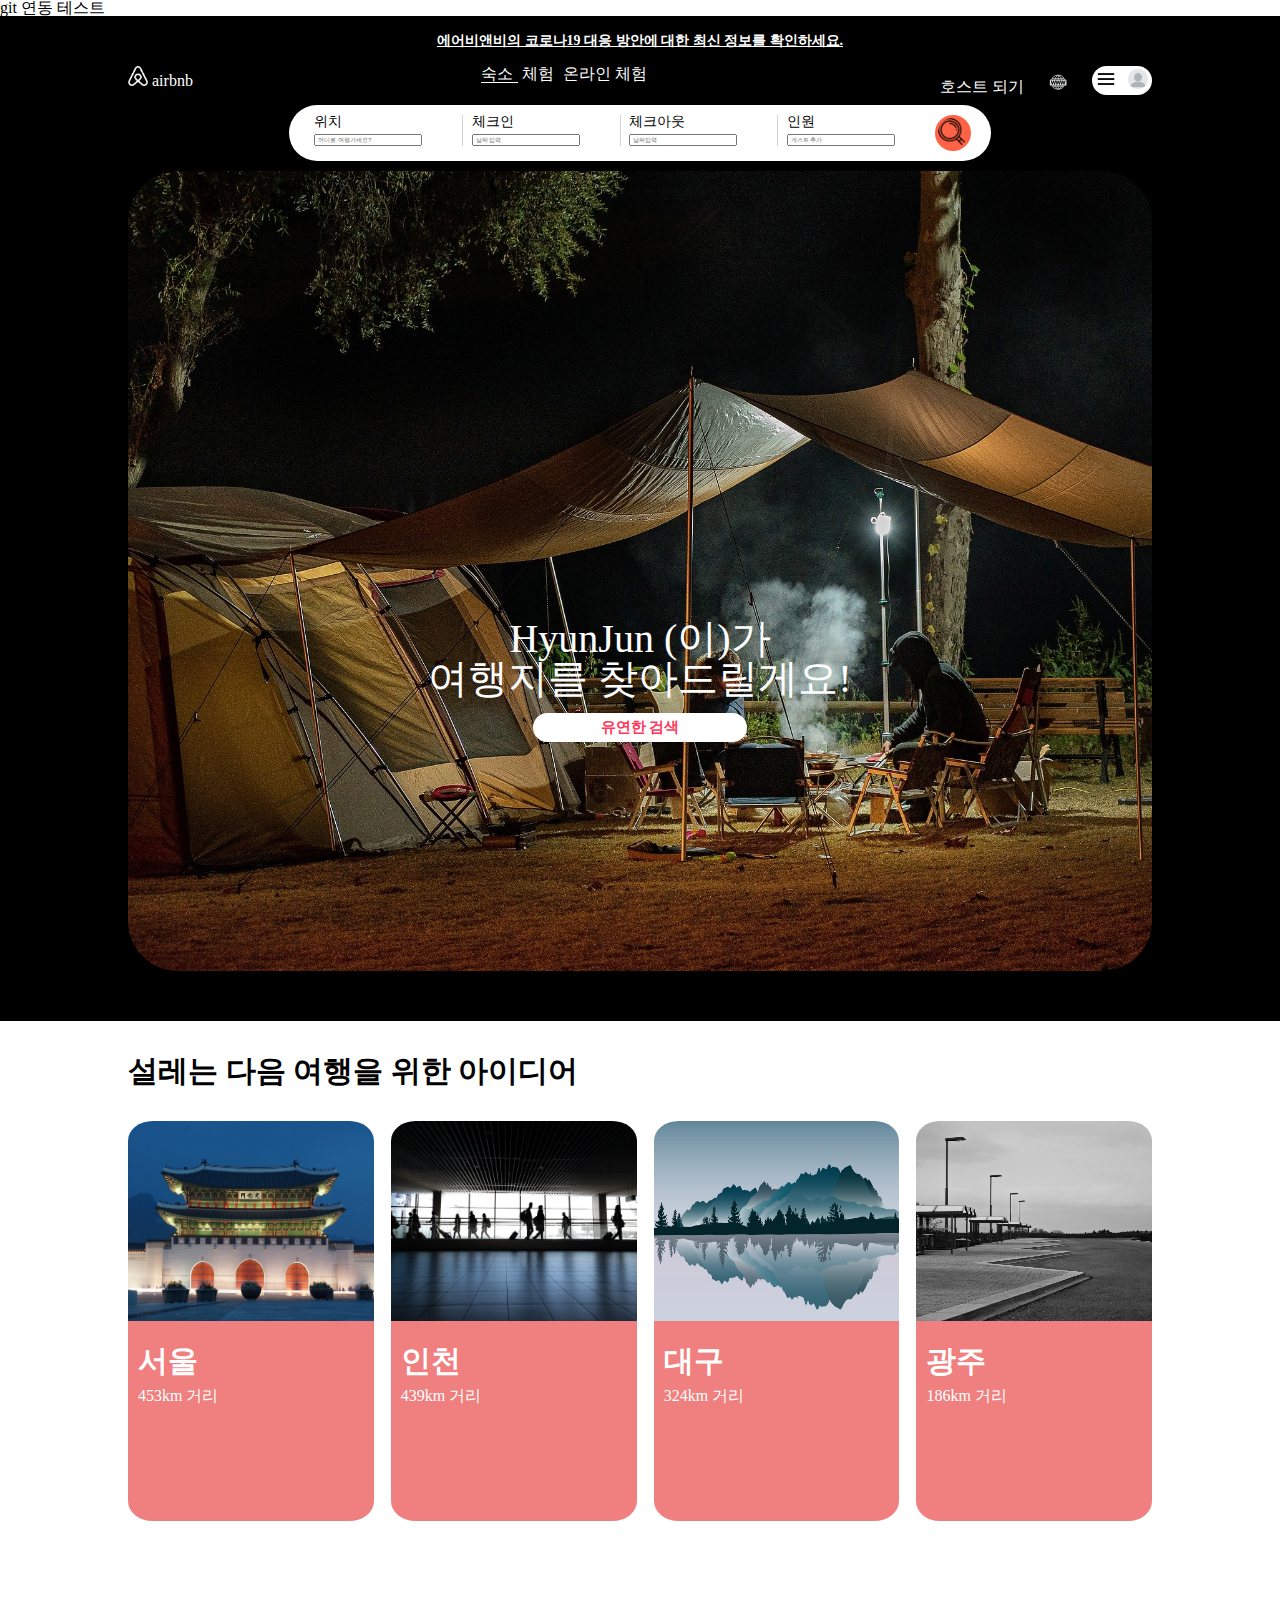
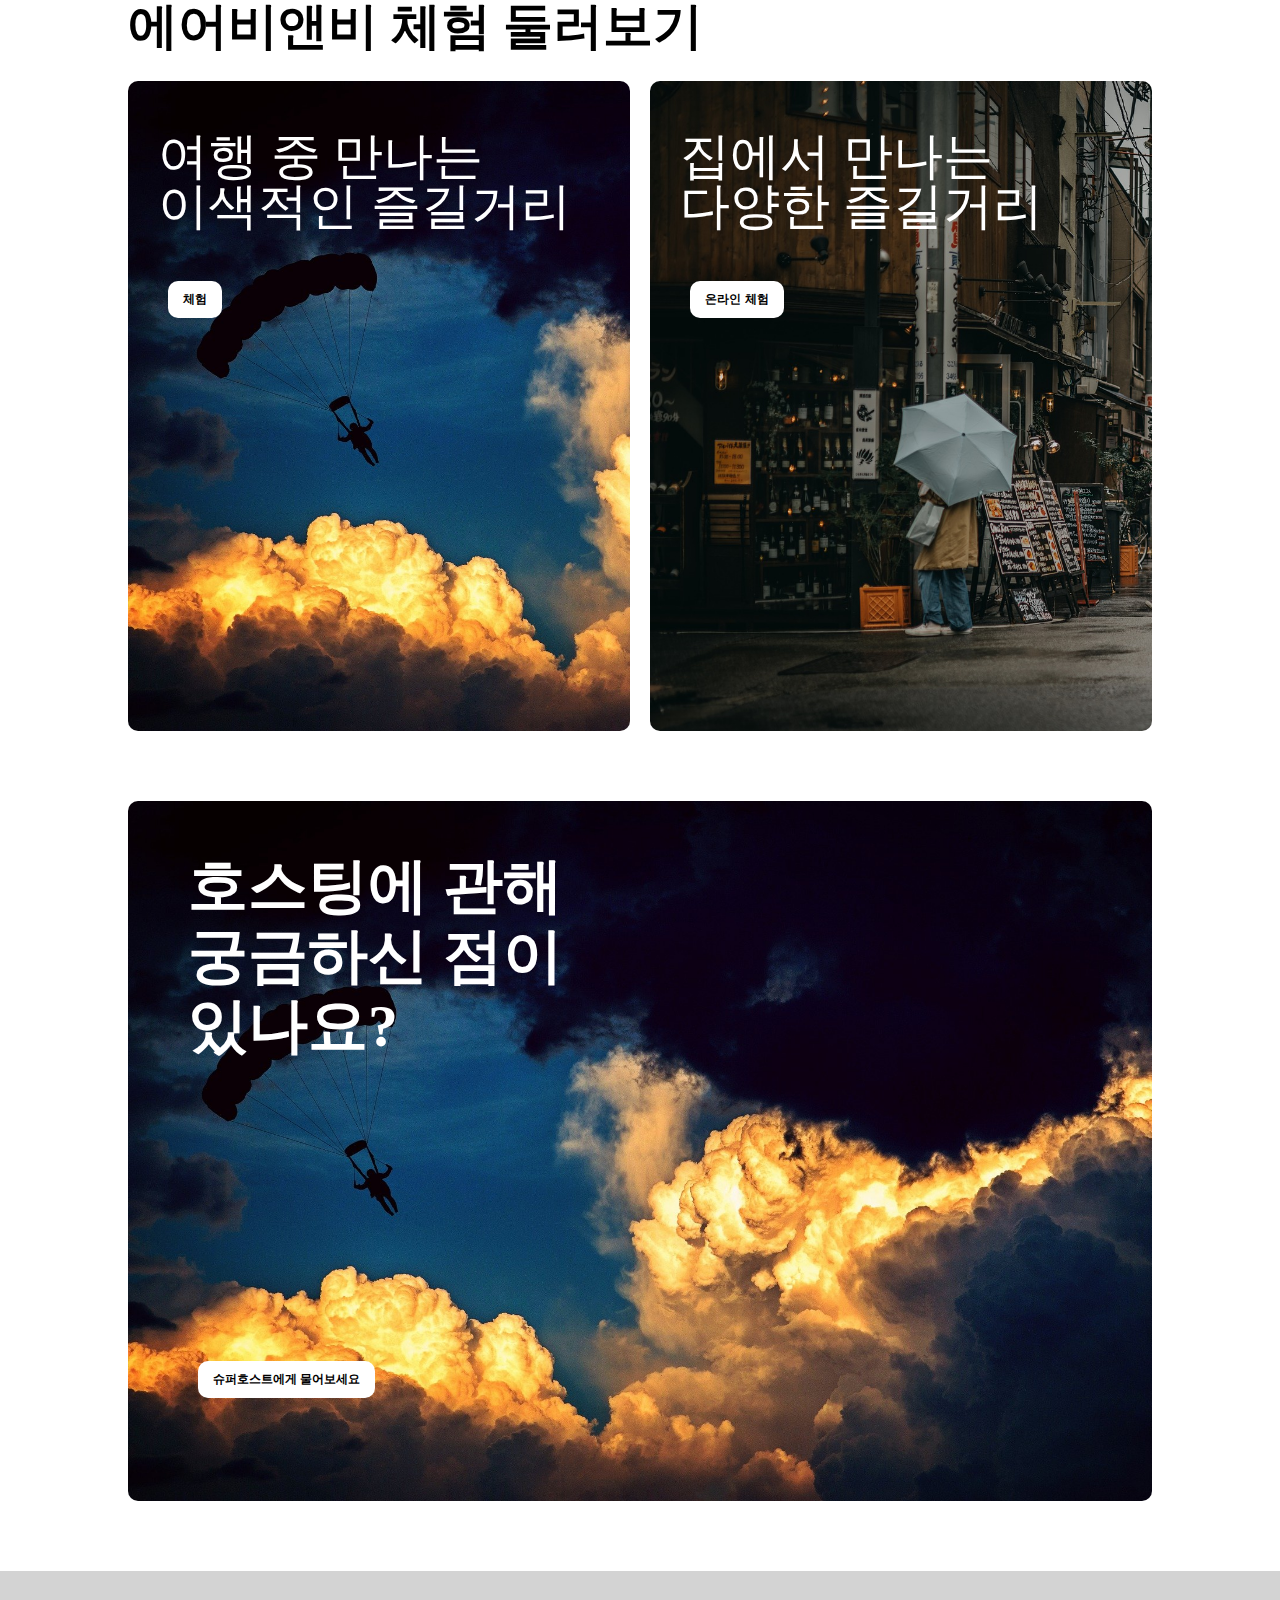
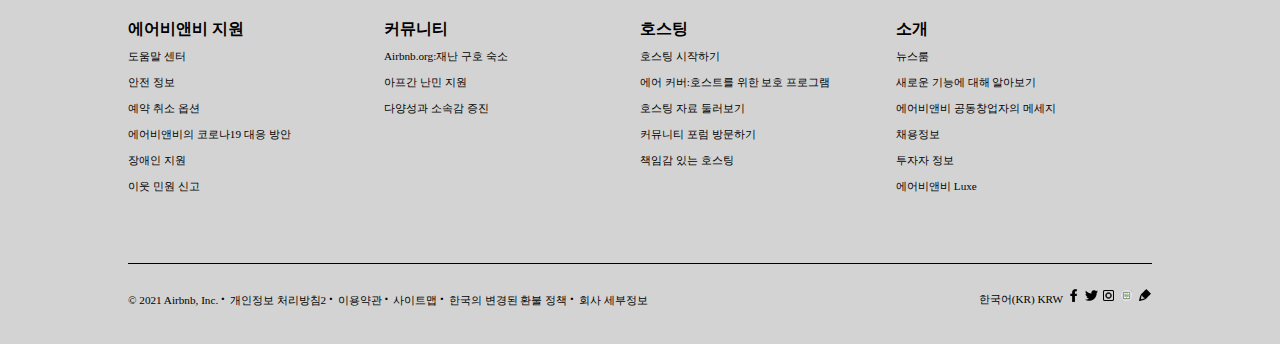
==== commit 7b056246: "git test" ====
--- a/layOut.html
+++ b/layOut.html
@@ -1,304 +1,311 @@
-<!DOCTYPE html>
-<html lang="ko">
-
-<head>
-    <meta charset="UTF-8">
-    <meta http-equiv="X-UA-Compatible" content="IE=edge">
-    <!-- <meta name="viewport" content="width=device-width, initial-scale=1.0"> -->
-    <meta name="viewport" content="width=device-width, maximum-scale=1.0, minimum-scale=1, user-scalable=yes,initial-scale=1.0" />
-    <link rel="stylesheet" href="./reset.css">
-    <link rel="stylesheet" href="./testStyel.css">
-    <title>airbnb clone 을 위한 연습용 페이지</title>
-</head>
-
-<body>
-    <aside class="cov19">
-        <h1 class="aside_title">
-            <a href="" class="aside_title_content">에어비앤비의 코로나19 대응 방안에 대한 최신 정보를 확인하세요.</a>
-        </h1>
-    </aside>
-
-    <!-- <section class="main_body">  -->
-    <!-- 전체 섹션을 묶어주고, 좌우 페딩값을 준 section -->
-
-
-    <header class="header">
-        <nav class="header_content">
-            <a href="" class="header_content_logo">
-                <img src="./img/Logo.png" alt="airbnb 메인이미지">
-                airbnb
-            </a>
-
-            <span class="header_content_input">
-                <form action="" class="">
-                    <div class="input_content">
-                        <span class="under_line">숙소</span>
-                        <span class=" ">체험</span>
-                        <span class=" ">온라인 체험</span>
-                    </div>
-    
-                </form>
-            </span>
-    
-
-            <span class="header_content_pro">
-                <a href="" class="host">호스트 되기</a>
-                <a href=""><img src="./img/Earth.jpg" alt="언어설정" class="header_content_earth"></a>
-                <a href="#" class="menu">
-                    <img src="./img/menu.png" alt="" class="tree_line wid">
-                    <img src="./img/Profile.png" alt="우측상단메뉴" class="header_content_profile wid">
-                </a>
-            </span>
-        </nav>
-
-    </header>
-
-
-
-    <!-- 자바스크립트 1. -->
-    <!-- <section class="title_box" >
-            <a href="" class="title_logo">
-                <img src="./img/Logo.png" alt="airbnb 메인이미지" class="title_logo_img">
-                airbnb
-            </a>
-
-            <button type="button" class="search_box">
-                <span class="search_text">검색 시작하기</span>
-                <img src="./img/Search.png" alt="검색버튼" class="search_box_img">
-            </button>
-
-            <span class="title_bar">
-                <span class="content_second">
-                    <a href="" class="host font_color">호스트 되기</a>
-                    <a href=""><img src="./img/Earth.jpg" alt="언어설정" class="header_content_earth"></a>
-                    
-                </span>
-            
-                <a href="#" class="menu">
-                    <img src="./img/menu.png" alt="" class="tree_line wid">
-                    <img src="./img/Profile.png" alt="우측상단메뉴" class="header_content_profile wid">
-                </a>
-            </span>
-        </section> -->
-    <!-- 상단 메뉴바 작업라인  -->
-
-
-    <!-- input 박스 레이아웃 시작. -->
-    <div class="header_content_data">
-        <div class="data_border">
-            <span class="data_one data_input">
-                <label for="" class="lab_box">위치</label>
-                <input type="text" placeholder="어디로 여행가세요?">
-            </span>
-            <span class="checked data_input">
-                <label for="" class="lab_box">체크인</label>
-                <input type="text" placeholder="날짜 입력">
-            </span>
-            <span class="checked data_input">
-                <label for="" class="lab_box">체크아웃</label>
-                <input type="text" placeholder="날짜입력">
-            </span>
-            <span class="last_menu data_input">
-                <span>
-                    <label for="" class="lab_box">인원</label>
-                    <input type="text" placeholder="게스트 추가">
-                </span>
-
-            </span>
-            <a href="#" class="search">
-                <img src="./img/Search.png" alt="검색" class="search_img">
-            </a>
-        </div>
-    </div>
-
-
-
-    <!-- 첫번째 콘텐츠 섹션 시작  -->
-    <section class="fir_section ">
-        <div class="fir_content">
-            <span class="sentence">
-                HyunJun (이)가 <br>
-                여행지를 찾아드릴게요! <br>
-                <a href="#" class="fir_content_search">유연한 검색</a>
-            </span>
-        </div>
-
-        <span class="media_sec">
-            HyunJun (이)가 <br>
-            여행지를 찾아드릴게요! <br>
-            <a href="#" class="fir_content_search">유연한 검색</a>
-        </span>
-    </section>
-    <!-- </section> -->
-    <!-- 바디 다음으로 큰 섹션 -->
-
-    <section class="main_sec_body">
-        <!-- 두번째 콘텐츠 섹션 시작 -->
-        <section class="sec_sect">
-            <p class="sec_title">설레는 다음 여행을 위한 아이디어</p>
-            <article class="sec_sect_content">
-                <a href="#" class="sec_link">
-                    <img src="./img/seoul_2.jpg" alt="서울지역링크" class="sec_sect_img">
-                    <div class="sec_sect_text">
-                        <span class="text_layout">서울</span>
-                        <span class="far">453km 거리</span>
-                    </div>
-                </a>
-                <a href="#" class="sec_link">
-                    <img src="./img/inchen_2.jpg" alt="인천지역링크" class="sec_sect_img">
-                    <div class="sec_sect_text">
-                        <span class="text_layout">인천</span>
-                        <span class="far">439km 거리</span>
-                    </div>
-                </a>
-                <a href="#" class="sec_link">
-                    <img src="./img/daegu_2.jpg" alt="대구지역링크" class="sec_sect_img">
-                    <div class="sec_sect_text">
-                        <span class="text_layout">대구</span>
-                        <span class="far">324km 거리</span>
-                    </div>
-                </a>
-                <a href="#" class="sec_link_last">
-                    <img src="./img/kwangju_2.jpg" alt="광주지역링크" class="sec_sect_img">
-                    <div class="sec_sect_text">
-                        <span class="text_layout">광주</span>
-                        <span class="far">186km 거리</span>
-                    </div>
-                </a>
-            </article>
-        </section>
-
-
-        <!-- 두번째 섹션 끝, 세번째 섹션 시작 -->
-
-        <section class="thir_sect">
-            <h2 class="thir_title">에어비앤비 체험 둘러보기</h2>
-            <section class="thir_sect_layout">
-                <span class="thir_fir_span thir_span_same">
-                    <h3 class="thir_title_text">여행 중 만나는 <br> 이색적인 즐길거리</h3>
-                    <button type="button" class="thir_btn">체험</button>
-                </span>
-                <span class="thir_sec_span thir_span_same">
-                    <h3 class="thir_title_text">집에서 만나는 <br> 다양한 즐길거리</h3>
-                    <button type="button" class="thir_btn">온라인 체험</button>
-                </span>
-            </section>
-        </section>
-
-        <section>
-            <div class="thir_third_div">
-                <h3 class="thir_title_text">호스팅에 관해 <br> 궁금하신 점이 <br> 있나요?</h3>
-                <button type="button" class="thir_btn last_btn">슈퍼호스트에게 물어보세요</button>
-            </div>
-        </section>
-    </section>
-
-
-    <div class="media_fir">
-        <h3 class="thir_title_text">호스팅에 관해 <br> 궁금하신 점이 <br> 있나요?</h3>
-        <button type="button" class="thir_btn last_btn">슈퍼호스트에게 물어보세요</button>
-    </div>
-    <!-- main_sec_body 좌우 여백을 위한 큰 섹션 -->
-
-
-    <!-- 세번째 섹션 끝, footer 작업 시작 -->
-    <footer>
-        <nav class="fir_nav">
-            <span class="nav_content">
-                <p>에어비앤비 지원</p>
-                <div >
-                    <ul class="footer_list_items" >
-                        <li class="media_li"><a href="">도움말 센터</a></li>
-                        <li class="media_li"><a href="">안전 정보</a></li>
-                        <li class="media_li"><a href="">예약 취소 옵션</a></li>
-                    </ul>
-
-                    <ul class="footer_list_items_2">
-                        <li class="media_li"><a href="">에어비앤비의 코로나19 대응 방안</a></li>
-                        <li class="media_li"><a href="">장애인 지원</a></li>
-                        <li class="media_li "><a href="">이웃 민원 신고</a></li>
-                    </ul>
-                </div>
-            </span>
-
-            <span class="nav_content">
-                <p>커뮤니티</p>
-                <ul class="footer_list_items">
-                    <li class="media_li"><a href="">Airbnb.org:재난 구호 숙소</a></li>
-                    <li class="media_li"><a href="">아프간 난민 지원</a></li>
-                    <li class="media_li"><a href="">다양성과 소속감 증진</a></li>
-                </ul>
-            </span>
-
-            <span class="nav_content">
-                <p>호스팅</p>
-                <div>
-                    <ul class="footer_list_items">
-                        <li class="media_li"><a href="">호스팅 시작하기</a></li>
-                        <li class="media_li"><a href="">에어 커버:호스트를 위한 보호 프로그램</a></li>
-                        <li class="media_li"><a href="">호스팅 자료 둘러보기</a></li>
-                    </ul>
-
-                    <ul class="">
-                        <li class="media_li"><a href="">커뮤니티 포럼 방문하기</a></li>
-                        <li class="media_li"><a href="">책임감 있는 호스팅</a></li>
-                    </ul>
-                </div>
-            </span>
-
-            <span class="nav_content">
-                <p>소개</p>
-                <div>
-                    <ul class="footer_list_items">
-                        <li  class="media_li"><a href="">뉴스룸</a></li>
-                        <li class="media_li"><a href="">새로운 기능에 대해 알아보기</a></li>
-                        <li class="media_li"><a href="">에어비앤비 공동창업자의 메세지</a></li>
-                    </ul>
-                    <ul class="footer_list_items_2">
-                        <li  class="media_li"><a href="">채용정보</a></li>
-                        <li class="media_li"><a href="">투자자 정보</a></li>
-                        <li class="media_li"><a href="">에어비앤비 Luxe</a></li>
-                    </ul>
-                </div>
-            </span>
-        </nav>
-
-        <!-- 상단 nav 작업 종료, 하단 출처 작업 시작. -->
-
-        <nav class="sec_nav">
-            <section class="sec_nav_layout">
-                <span class="nav_last_fir">
-                    <span class="footer_text">© 2021 Airbnb, Inc.</span>
-                    <a href="" class="fake">개인정보 처리방침2</a>
-                    <a href="" class="fake">이용약관</a>
-                    <a href="" class="fake">사이트맵</a>
-                    <a href="" class="fake">한국의 변경된 환불 정책</a>
-                    <a href="" class="fake">회사 세부정보</a>
-                </span>
-
-                <span class="nav_last_sec">
-                    <a href="" class="korean">한국어(KR)</a>
-                    <a href="">KRW</a>
-                    <a href=""><img src="./img/facebook.png" alt="" class="footer_img"></a>
-                    <a href=""><img src="./img/twitter.png" alt="" class="footer_img"> </a>
-                    <a href=""><img src="./img/instargram_2.png" alt="" class="footer_img"></a>
-                    <a href=""><img src="./img/naver_blog.png" alt="" class="footer_img"></a>
-                    <a href=""><img src="./img/pen.png" alt="" class="footer_img"></a>
-                </span>
-            </section>
-        </nav>
-    </footer>
-
-
-
-
-    <script>
-        // const topMenu = document.getElementsByClassName('title_box')
-
-
-    </script>
-
-
-</body>
-
+<!DOCTYPE html>
+<html lang="ko">
+
+<head>
+    <meta charset="UTF-8">
+    <meta http-equiv="X-UA-Compatible" content="IE=edge">
+    <!-- <meta name="viewport" content="width=device-width, initial-scale=1.0"> -->
+    <meta name="viewport"
+        content="width=device-width, maximum-scale=1.0, minimum-scale=1, user-scalable=yes,initial-scale=1.0" />
+    <link rel="stylesheet" href="./reset.css">
+    <link rel="stylesheet" href="./testStyel.css">
+    <title>airbnb clone 을 위한 연습용 페이지</title>
+</head>
+
+<body>
+    <h1>git 연동 테스트</h1>
+    <aside class="cov19">
+        <h1 class="aside_title">
+            <a href="" class="aside_title_content">에어비앤비의 코로나19 대응 방안에 대한 최신 정보를 확인하세요.</a>
+        </h1>
+    </aside>
+
+    <!-- <section class="main_body">  -->
+    <!-- 전체 섹션을 묶어주고, 좌우 페딩값을 준 section -->
+
+
+    <header class="header">
+        <nav class="header_content">
+            <a href="" class="header_content_logo">
+                <img src="./img/Logo.png" alt="airbnb 메인이미지">
+                airbnb
+            </a>
+
+            <span class="header_content_input">
+                <form action="" class="">
+                    <div class="input_content">
+                        <span class="under_line">숙소</span>
+                        <span class=" ">체험</span>
+                        <span class=" ">온라인 체험</span>
+                    </div>
+
+                </form>
+            </span>
+
+
+            <span class="header_content_pro">
+                <a href="" class="host">호스트 되기</a>
+                <a href=""><img src="./img/Earth.jpg" alt="언어설정" class="header_content_earth"></a>
+                <a href="#" class="menu">
+                    <img src="./img/menu.png" alt="" class="tree_line wid">
+                    <img src="./img/Profile.png" alt="우측상단메뉴" class="header_content_profile wid">
+                </a>
+            </span>
+        </nav>
+
+    </header>
+
+
+
+    <!-- 자바스크립트 1. -->
+    <!-- <section class="title_box" >
+            <a href="" class="title_logo">
+                <img src="./img/Logo.png" alt="airbnb 메인이미지" class="title_logo_img">
+                airbnb
+            </a>
+
+            <button type="button" class="search_box">
+                <span class="search_text">검색 시작하기</span>
+                <img src="./img/Search.png" alt="검색버튼" class="search_box_img">
+            </button>
+
+            <span class="title_bar">
+                <span class="content_second">
+                    <a href="" class="host font_color">호스트 되기</a>
+                    <a href=""><img src="./img/Earth.jpg" alt="언어설정" class="header_content_earth"></a>
+                    
+                </span>
+            
+                <a href="#" class="menu">
+                    <img src="./img/menu.png" alt="" class="tree_line wid">
+                    <img src="./img/Profile.png" alt="우측상단메뉴" class="header_content_profile wid">
+                </a>
+            </span>
+        </section> -->
+    <!-- 상단 메뉴바 작업라인  -->
+
+
+    <!-- input 박스 레이아웃 시작. -->
+    <div class="header_content_data">
+        <div class="data_border">
+            <span class="data_one data_input">
+                <label for="" class="lab_box">위치</label>
+                <input type="text" placeholder="어디로 여행가세요?">
+            </span>
+            <span class="checked data_input">
+                <label for="" class="lab_box">체크인</label>
+                <input type="text" placeholder="날짜 입력">
+            </span>
+            <span class="checked data_input">
+                <label for="" class="lab_box">체크아웃</label>
+                <input type="text" placeholder="날짜입력">
+            </span>
+            <span class="last_menu data_input">
+                <span>
+                    <label for="" class="lab_box">인원</label>
+                    <input type="text" placeholder="게스트 추가">
+                </span>
+
+            </span>
+            <a href="#" class="search">
+                <img src="./img/Search.png" alt="검색" class="search_img">
+            </a>
+        </div>
+    </div>
+
+
+
+    <!-- 첫번째 콘텐츠 섹션 시작  -->
+    <section class="fir_section ">
+        <div class="fir_content">
+            <span class="sentence">
+                HyunJun (이)가 <br>
+                여행지를 찾아드릴게요! <br>
+                <a href="#" class="fir_content_search">유연한 검색</a>
+            </span>
+        </div>
+
+        <span class="media_sec">
+            HyunJun (이)가 <br>
+            여행지를 찾아드릴게요! <br>
+            <a href="#" class="fir_content_search">유연한 검색</a>
+        </span>
+    </section>
+    <!-- </section> -->
+    <!-- 바디 다음으로 큰 섹션 -->
+
+    <!-- 두번째 콘텐츠 섹션 시작 -->
+    <section class="main_sec_body">
+        <section class="sec_sect">
+            <p class="sec_title">설레는 다음 여행을 위한 아이디어</p>
+            <article class="sec_sect_content">
+                <a href="#" class="sec_link">
+                    <img src="./img/seoul_2.jpg" alt="서울지역링크" class="sec_sect_img">
+                    <div class="sec_sect_text">
+                        <span class="text_layout">서울</span>
+                        <span class="far">453km 거리</span>
+                    </div>
+                </a>
+                <a href="#" class="sec_link">
+                    <img src="./img/inchen_2.jpg" alt="인천지역링크" class="sec_sect_img">
+                    <div class="sec_sect_text">
+                        <span class="text_layout">인천</span>
+                        <span class="far">439km 거리</span>
+                    </div>
+                </a>
+                <a href="#" class="sec_link">
+                    <img src="./img/daegu_2.jpg" alt="대구지역링크" class="sec_sect_img">
+                    <div class="sec_sect_text">
+                        <span class="text_layout">대구</span>
+                        <span class="far">324km 거리</span>
+                    </div>
+                </a>
+                <a href="#" class="sec_link_last">
+                    <img src="./img/kwangju_2.jpg" alt="광주지역링크" class="sec_sect_img">
+                    <div class="sec_sect_text">
+                        <span class="text_layout">광주</span>
+                        <span class="far">186km 거리</span>
+                    </div>
+                </a>
+            </article>
+        </section>
+
+
+        <!-- 두번째 섹션 끝, 세번째 섹션 시작 -->
+
+        <section class="thir_sect">
+            <h2 class="thir_title">에어비앤비 체험 둘러보기</h2>
+            <section class="thir_sect_layout">
+                <span class="thir_fir_span thir_span_same">
+                    <h3 class="thir_title_text">여행 중 만나는 <br> 이색적인 즐길거리</h3>
+                    <button type="button" class="thir_btn">체험</button>
+                </span>
+                <span class="thir_sec_span thir_span_same">
+                    <h3 class="thir_title_text">집에서 만나는 <br> 다양한 즐길거리</h3>
+                    <button type="button" class="thir_btn">온라인 체험</button>
+                </span>
+            </section>
+        </section>
+
+        <section>
+            <div class="thir_third_div">
+                <h3 class="thir_title_text">호스팅에 관해 <br> 궁금하신 점이 <br> 있나요?</h3>
+                <button type="button" class="thir_btn last_btn">슈퍼호스트에게 물어보세요</button>
+            </div>
+        </section>
+    </section>
+
+
+    <div class="media_fir">
+        <h3 class="thir_title_text">호스팅에 관해 <br> 궁금하신 점이 <br> 있나요?</h3>
+        <button type="button" class="thir_btn last_btn">슈퍼호스트에게 물어보세요</button>
+    </div>
+    <!-- main_sec_body 좌우 여백을 위한 큰 섹션 -->
+
+
+    <!-- 세번째 섹션 끝, footer 작업 시작 -->
+    <footer>
+        <nav class="fir_nav">
+            <span class="nav_content">
+                <p>에어비앤비 지원</p>
+                <div>
+                    <ul class="footer_list_items">
+                        <li class="media_li"><a href="">도움말 센터</a></li>
+                        <li class="media_li"><a href="">안전 정보</a></li>
+                        <li class="media_li"><a href="">예약 취소 옵션</a></li>
+                    </ul>
+
+                    <ul class="footer_list_items_2">
+                        <li class="media_li"><a href="">에어비앤비의 코로나19 대응 방안</a></li>
+                        <li class="media_li"><a href="">장애인 지원</a></li>
+                        <li class="media_li "><a href="">이웃 민원 신고</a></li>
+                    </ul>
+                </div>
+            </span>
+
+            <span class="nav_content">
+                <p>커뮤니티</p>
+                <ul class="footer_list_items">
+                    <li class="media_li"><a href="">Airbnb.org:재난 구호 숙소</a></li>
+                    <li class="media_li"><a href="">아프간 난민 지원</a></li>
+                    <li class="media_li"><a href="">다양성과 소속감 증진</a></li>
+                </ul>
+            </span>
+
+            <span class="nav_content">
+                <p>호스팅</p>
+                <div>
+                    <ul class="footer_list_items">
+                        <li class="media_li"><a href="">호스팅 시작하기</a></li>
+                        <li class="media_li"><a href="">에어 커버:호스트를 위한 보호 프로그램</a></li>
+                        <li class="media_li"><a href="">호스팅 자료 둘러보기</a></li>
+                    </ul>
+
+                    <ul class="">
+                        <li class="media_li"><a href="">커뮤니티 포럼 방문하기</a></li>
+                        <li class="media_li"><a href="">책임감 있는 호스팅</a></li>
+                    </ul>
+                </div>
+            </span>
+
+            <span class="nav_content">
+                <p>소개</p>
+                <div>
+                    <ul class="footer_list_items">
+                        <li class="media_li"><a href="">뉴스룸</a></li>
+                        <li class="media_li"><a href="">새로운 기능에 대해 알아보기</a></li>
+                        <li class="media_li"><a href="">에어비앤비 공동창업자의 메세지</a></li>
+                    </ul>
+                    <ul class="footer_list_items_2">
+                        <li class="media_li"><a href="">채용정보</a></li>
+                        <li class="media_li"><a href="">투자자 정보</a></li>
+                        <li class="media_li"><a href="">에어비앤비 Luxe</a></li>
+                    </ul>
+                </div>
+            </span>
+        </nav>
+
+        <!-- 상단 nav 작업 종료, 하단 출처 작업 시작. -->
+
+        <nav class="sec_nav">
+            <section class="sec_nav_layout">
+                <span class="nav_last_fir">
+                    <span class="footer_text">© 2021 Airbnb, Inc.</span>
+                    <a href="" class="fake">개인정보 처리방침2</a>
+                    <a href="" class="fake">이용약관</a>
+                    <a href="" class="fake">사이트맵</a>
+                    <a href="" class="fake">한국의 변경된 환불 정책</a>
+                    <a href="" class="fake">회사 세부정보</a>
+                </span>
+
+                <span class="nav_last_sec">
+                    <a href="" class="korean">한국어(KR)</a>
+                    <a href="">KRW</a>
+                    <a href=""><img src="./img/facebook.png" alt="" class="footer_img"></a>
+                    <a href=""><img src="./img/twitter.png" alt="" class="footer_img"> </a>
+                    <a href=""><img src="./img/instargram_2.png" alt="" class="footer_img"></a>
+                    <a href=""><img src="./img/naver_blog.png" alt="" class="footer_img"></a>
+                    <a href=""><img src="./img/pen.png" alt="" class="footer_img"></a>
+                </span>
+            </section>
+        </nav>
+    </footer>
+
+
+
+
+    <script>
+        // const topMenu = document.getElementsByClassName('title_box')
+
+
+    </script>
+
+    <script src="https://code.jquery.com/jquery-3.6.0.js"
+        integrity="sha256-H+K7U5CnXl1h5ywQfKtSj8PCmoN9aaq30gDh27Xc0jk=" crossorigin="anonymous"></script>
+
+        
+
+
+</body>
+
 </html>